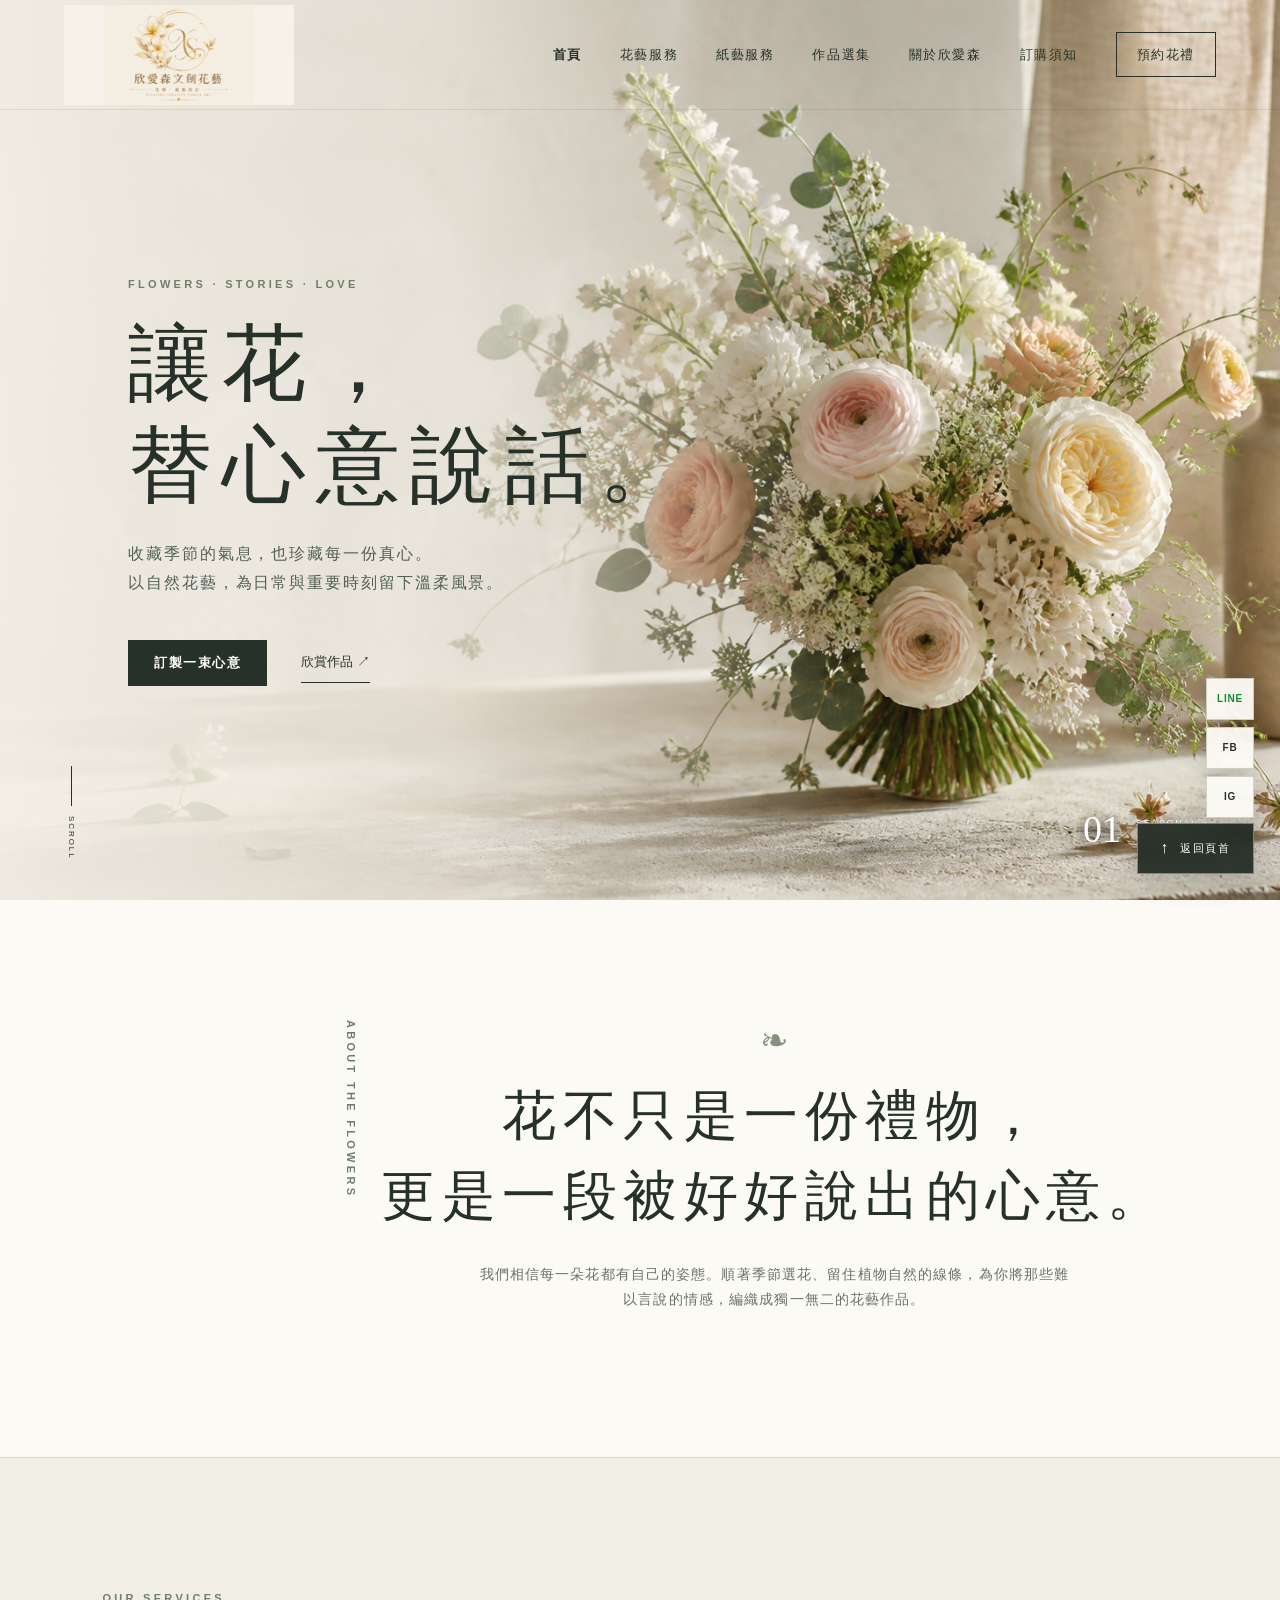
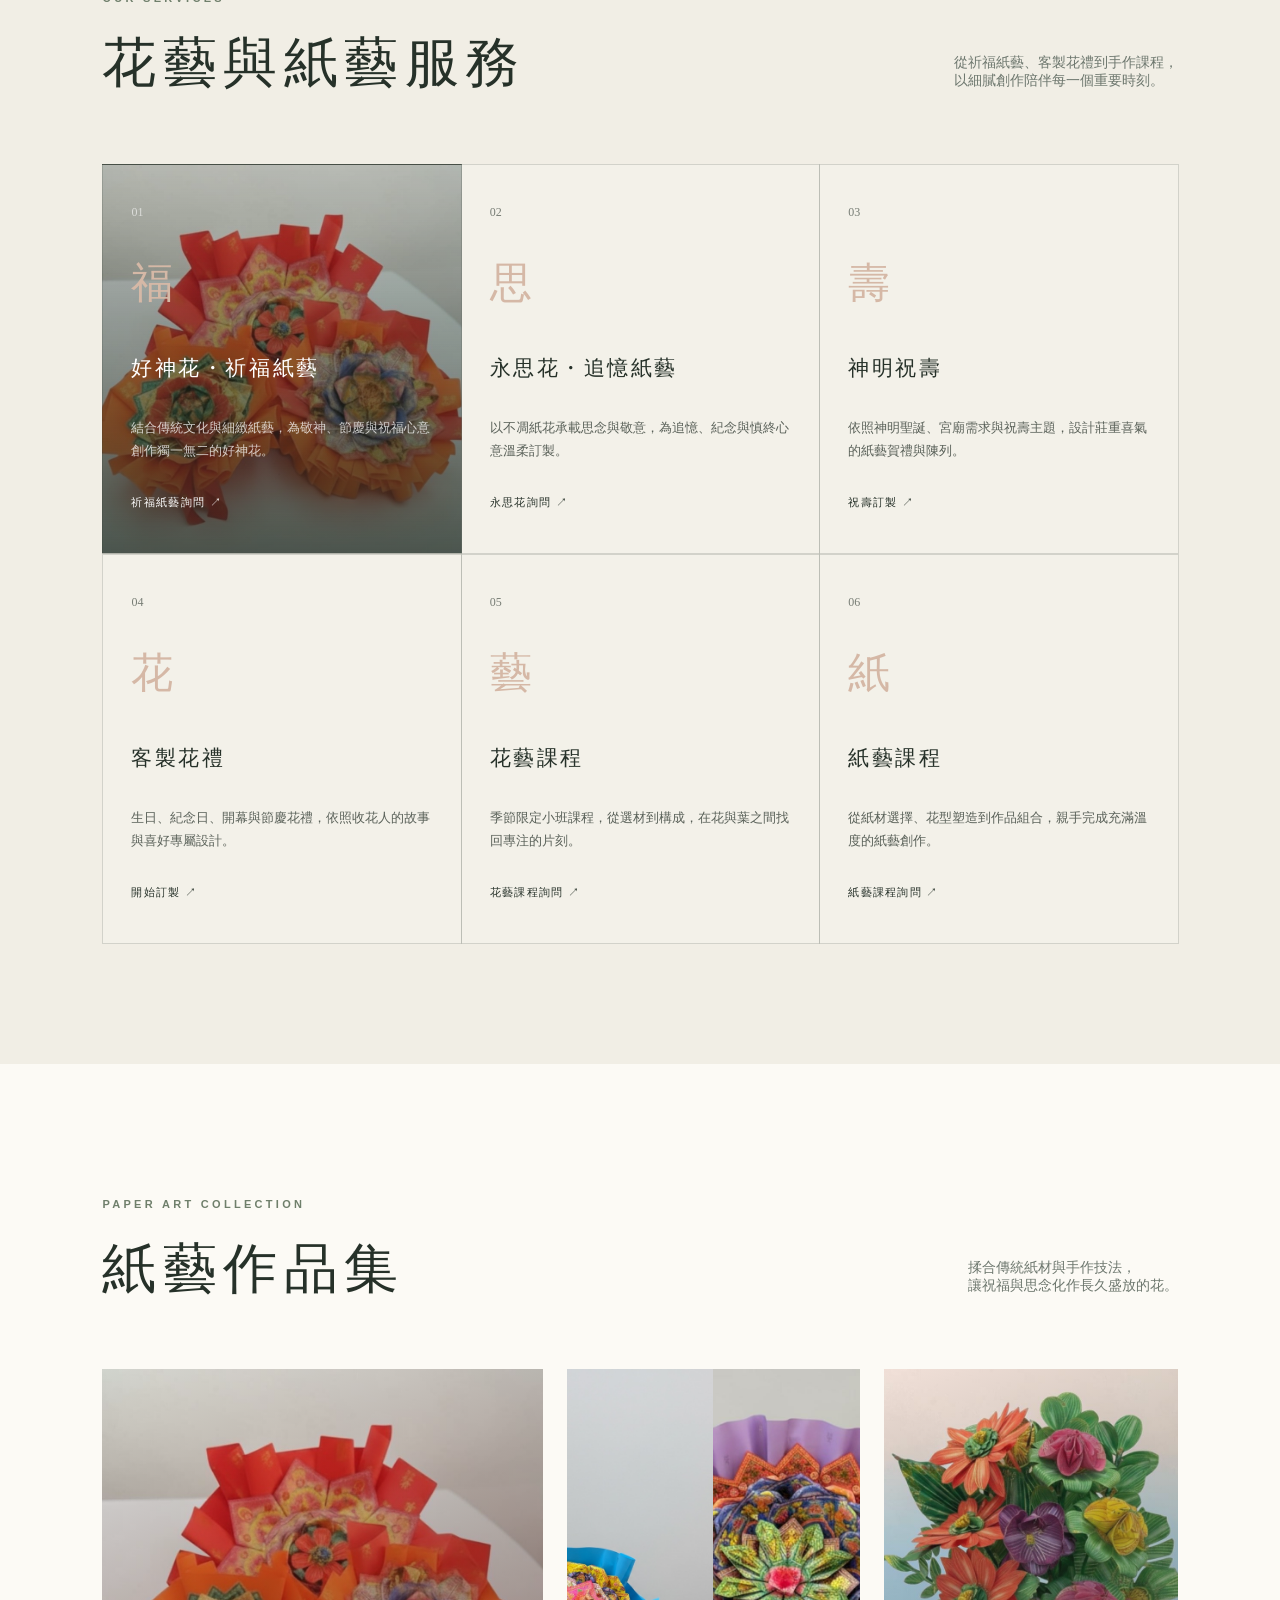
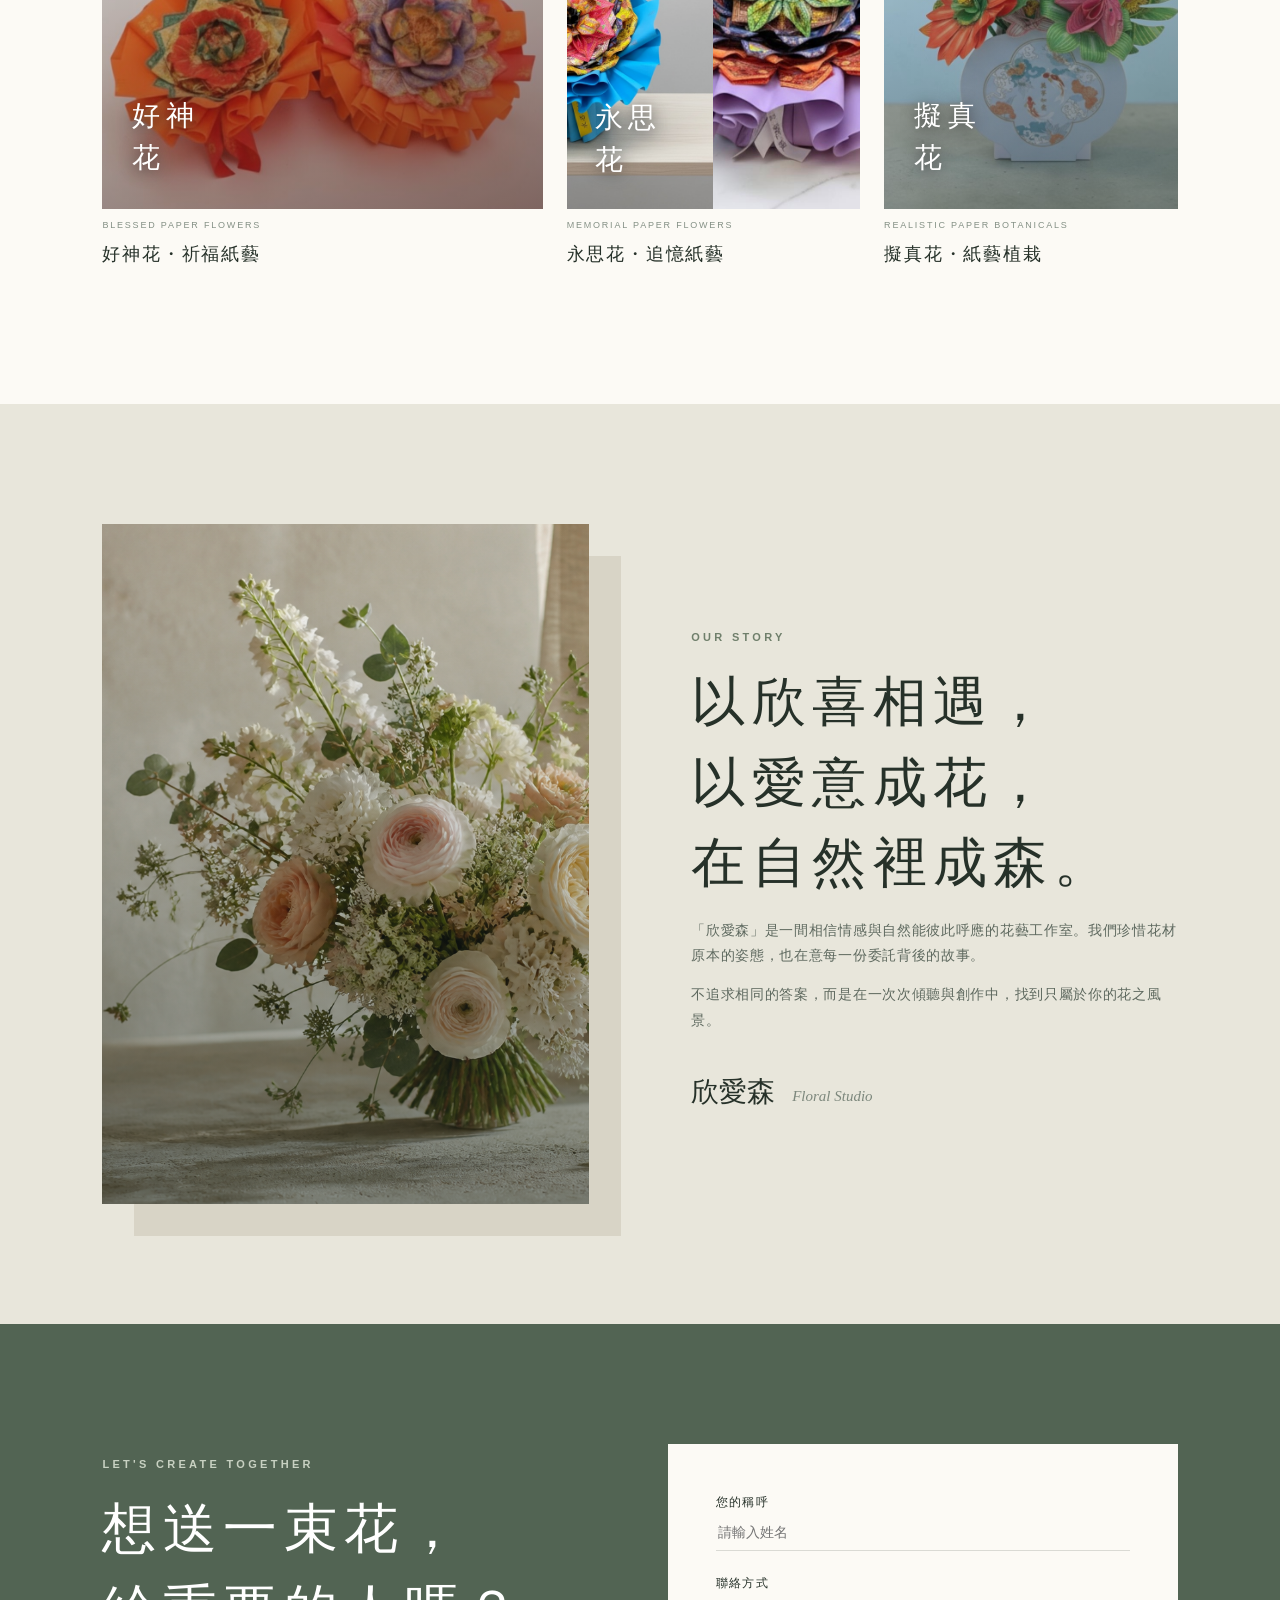
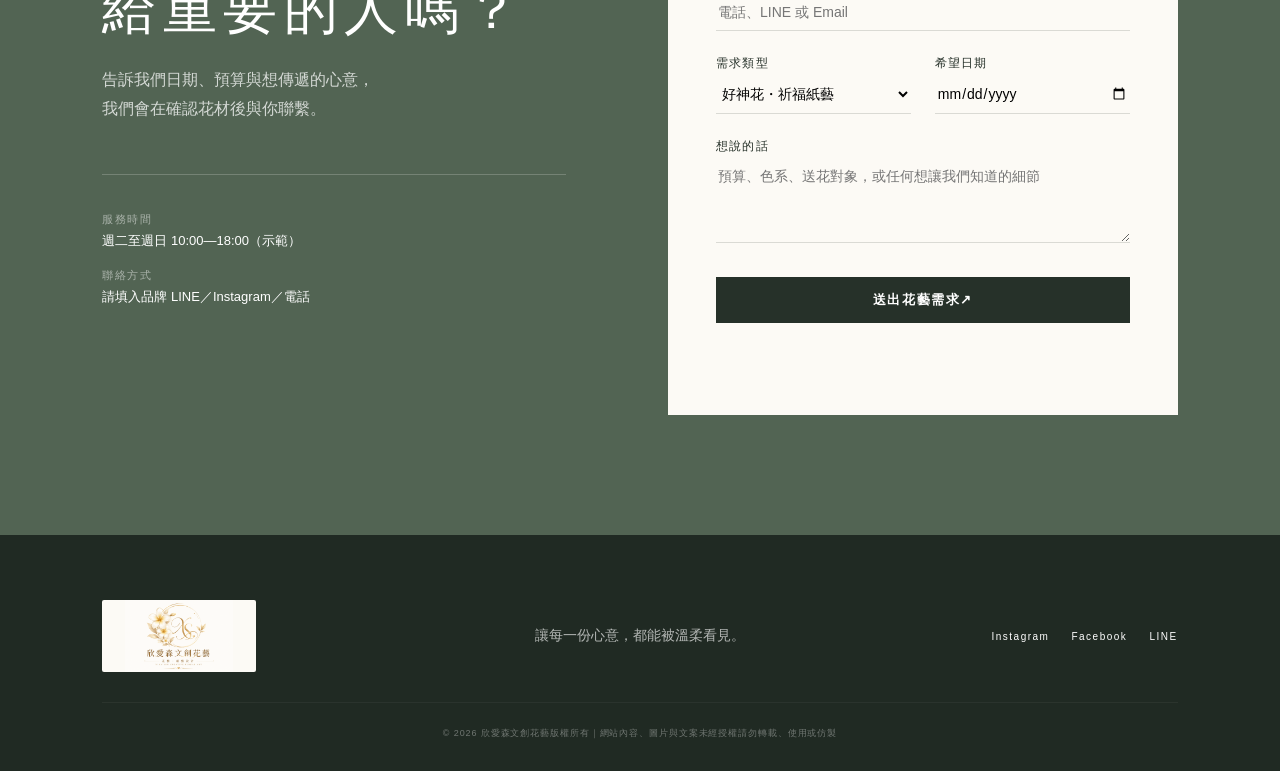
==== index.html @ e2f4a101 "Add files via upload" ====
<!doctype html>
<html lang="zh-Hant">
<head>
  <meta charset="UTF-8">
  <meta name="viewport" content="width=device-width, initial-scale=1.0">
  <meta name="description" content="欣愛森文創花藝，以花與植物傳遞心意，提供客製花禮、婚禮佈置、空間花藝與花藝課程。">
  <title>欣愛森文創花藝｜讓花，替心意說話</title>
  <link rel="stylesheet" href="styles.css?v=20260827-5">
</head>
<body>
  <header class="site-header" id="top">
    <a class="brand" href="#top" aria-label="欣愛森文創花藝首頁">
      <span class="brand-mark" aria-hidden="true">✦</span>
      <span><b>欣愛森</b><small>文創花藝 · FLORAL STUDIO</small></span>
    </a>
    <button class="menu-toggle" aria-label="開啟選單" aria-expanded="false"><span></span><span></span></button>
    <nav class="nav" aria-label="主要導覽">
      <a class="active" href="index.html">首頁</a><a href="floral-services.html">花藝服務</a><a href="paper-services.html">紙藝服務</a><a href="collections.html">作品選集</a><a href="about.html">關於欣愛森</a><a href="order-guide.html">訂購須知</a><a href="contact.html" class="nav-cta">預約花禮</a>
    </nav>
  </header>

  <main>
    <section class="hero">
      <div class="hero-content reveal">
        <p class="eyebrow">FLOWERS · STORIES · LOVE</p>
        <h1>讓花，<br>替心意說話。</h1>
        <p class="hero-copy">收藏季節的氣息，也珍藏每一份真心。<br>以自然花藝，為日常與重要時刻留下溫柔風景。</p>
        <div class="hero-actions"><a class="button primary" href="#contact">訂製一束心意</a><a class="text-link" href="#works">欣賞作品 <span>↗</span></a></div>
      </div>
      <div class="hero-note"><span>01</span><p>SEASONAL<br>FLORAL DESIGN</p></div>
      <a class="scroll-hint" href="#intro" aria-label="向下瀏覽"><span></span>SCROLL</a>
    </section>

    <section class="intro section" id="intro">
      <p class="section-index">ABOUT THE FLOWERS</p>
      <div class="intro-text reveal"><span class="leaf">❧</span><h2>花不只是一份禮物，<br>更是一段被好好說出的心意。</h2><p>我們相信每一朵花都有自己的姿態。順著季節選花、留住植物自然的線條，為你將那些難以言說的情感，編織成獨一無二的花藝作品。</p></div>
    </section>

    <section class="services section" id="services">
      <div class="section-heading reveal"><div><p class="eyebrow">OUR SERVICES</p><h2>花藝與紙藝服務</h2></div><p>從祈福紙藝、客製花禮到手作課程，<br>以細膩創作陪伴每一個重要時刻。</p></div>
      <div class="service-grid">
        <article class="service-card featured reveal" id="paper-art"><span>01</span><div class="service-icon">福</div><h3>好神花・祈福紙藝</h3><p>結合傳統文化與細緻紙藝，為敬神、節慶與祝福心意創作獨一無二的好神花。</p><a href="#contact">祈福紙藝詢問 ↗</a></article>
        <article class="service-card reveal"><span>02</span><div class="service-icon">思</div><h3>永思花・追憶紙藝</h3><p>以不凋紙花承載思念與敬意，為追憶、紀念與慎終心意溫柔訂製。</p><a href="#contact">永思花詢問 ↗</a></article>
        <article class="service-card reveal"><span>03</span><div class="service-icon">壽</div><h3>神明祝壽</h3><p>依照神明聖誕、宮廟需求與祝壽主題，設計莊重喜氣的紙藝賀禮與陳列。</p><a href="#contact">祝壽訂製 ↗</a></article>
        <article class="service-card reveal"><span>04</span><div class="service-icon">花</div><h3>客製花禮</h3><p>生日、紀念日、開幕與節慶花禮，依照收花人的故事與喜好專屬設計。</p><a href="#contact">開始訂製 ↗</a></article>
        <article class="service-card reveal"><span>05</span><div class="service-icon">藝</div><h3>花藝課程</h3><p>季節限定小班課程，從選材到構成，在花與葉之間找回專注的片刻。</p><a href="#contact">花藝課程詢問 ↗</a></article>
        <article class="service-card reveal"><span>06</span><div class="service-icon">紙</div><h3>紙藝課程</h3><p>從紙材選擇、花型塑造到作品組合，親手完成充滿溫度的紙藝創作。</p><a href="#contact">紙藝課程詢問 ↗</a></article>
      </div>
    </section>

    <section class="works section" id="works">
      <div class="works-head reveal"><div><p class="eyebrow">PAPER ART COLLECTION</p><h2>紙藝作品集</h2></div><p>揉合傳統紙材與手作技法，<br>讓祝福與思念化作長久盛放的花。</p></div>
      <div class="work-grid">
        <article class="work work-one paper-good"><div class="work-art"><span>好神<br>花</span></div><div><small>BLESSED PAPER FLOWERS</small><h3>好神花・祈福紙藝</h3></div></article>
        <article class="work work-two paper-memory"><div class="work-art memory-gallery"><img src="assets/memorial-blue.png" alt="藍色永思花紙藝作品"><img src="assets/memorial-purple.jpg" alt="紫色永思花紙藝作品"><span>永思<br>花</span></div><div><small>MEMORIAL PAPER FLOWERS</small><h3>永思花・追憶紙藝</h3></div></article>
        <article class="work work-three paper-real"><div class="work-art"><span>擬真<br>花</span></div><div><small>REALISTIC PAPER BOTANICALS</small><h3>擬真花・紙藝植栽</h3></div></article>
      </div>
    </section>

    <section class="about section" id="about">
      <div class="about-image" role="img" aria-label="花藝師整理當季花材的意象"></div>
      <div class="about-content reveal"><p class="eyebrow">OUR STORY</p><h2>以欣喜相遇，<br>以愛意成花，<br>在自然裡成森。</h2><p>「欣愛森」是一間相信情感與自然能彼此呼應的花藝工作室。我們珍惜花材原本的姿態，也在意每一份委託背後的故事。</p><p>不追求相同的答案，而是在一次次傾聽與創作中，找到只屬於你的花之風景。</p><div class="signature">欣愛森 <span>Floral Studio</span></div></div>
    </section>

    <section class="contact section" id="contact">
      <div class="contact-copy reveal"><p class="eyebrow">LET'S CREATE TOGETHER</p><h2>想送一束花，<br>給重要的人嗎？</h2><p>告訴我們日期、預算與想傳遞的心意，<br>我們會在確認花材後與你聯繫。</p><div class="contact-meta"><p><small>服務時間</small>週二至週日 10:00—18:00（示範）</p><p><small>聯絡方式</small>請填入品牌 LINE／Instagram／電話</p></div></div>
      <form class="contact-form reveal" id="inquiry-form">
        <label>您的稱呼<input name="name" autocomplete="name" required placeholder="請輸入姓名"></label>
        <label>聯絡方式<input name="contact" required placeholder="電話、LINE 或 Email"></label>
        <div class="form-row"><label>需求類型<select name="service"><option>好神花・祈福紙藝</option><option>永思花・追憶紙藝</option><option>神明祝壽</option><option>惦念追思</option><option>客製花禮</option><option>花藝課程</option><option>紙藝課程</option></select></label><label>希望日期<input name="date" type="date"></label></div>
        <label>想說的話<textarea name="message" rows="4" placeholder="預算、色系、送花對象，或任何想讓我們知道的細節"></textarea></label>
        <button class="button primary" type="submit">送出花藝需求 <span>↗</span></button><p class="form-status" role="status"></p>
      </form>
    </section>
  </main>

  <footer><a class="brand footer-brand" href="#top" aria-label="欣愛森文創花藝"><img class="brand-logo" src="assets/brand-logo.png?v=20260827-3" style="width:clamp(120px,12vw,170px);height:72px;object-fit:contain;display:block" alt="欣愛森文創花藝 LOGO"></a><p>讓每一份心意，都能被溫柔看見。</p><div><a href="https://www.instagram.com/xinasen_floral?igsh=ZmNuNDRycjJiN3ox&igsi=ZmNuNDRycjJiN3ox&utm_source=qr" target="_blank" rel="noopener">Instagram</a><a href="https://www.facebook.com/share/1BPyFwZrpU/?mibextid=wwXIfr" target="_blank" rel="noopener">Facebook</a><a href="assets/line-id.jpg" target="_blank">LINE</a></div><a class="back-to-top" href="#top" aria-label="返回網站最上方"><span>↑</span> 返回頁首</a><small>© 2026 欣愛森文創花藝版權所有｜網站內容、圖片與文案未經授權請勿轉載、使用或仿製</small></footer>
  <div class="floating-social" aria-label="社群聯絡連結"><a class="social-line" href="assets/line-id.jpg" target="_blank" aria-label="開啟 LINE 加好友 QR Code">LINE</a><a href="https://www.facebook.com/share/1BPyFwZrpU/?mibextid=wwXIfr" target="_blank" rel="noopener" aria-label="開啟 Facebook">FB</a><a href="https://www.instagram.com/xinasen_floral?igsh=ZmNuNDRycjJiN3ox&igsi=ZmNuNDRycjJiN3ox&utm_source=qr" target="_blank" rel="noopener" aria-label="開啟 Instagram">IG</a></div>
  <script src="script.js"></script>
</body>
</html>
---- styles.css ----
:root{--ink:#263129;--green:#526453;--sage:#84937e;--cream:#f6f2e9;--paper:#fcfaf5;--blush:#d5b8a6;--line:rgba(38,49,41,.16);--serif:"Noto Serif TC","Songti TC","PMingLiU",serif;--sans:"Noto Sans TC","Microsoft JhengHei",sans-serif}*{box-sizing:border-box}html{scroll-behavior:smooth}body{margin:0;background:var(--paper);color:var(--ink);font-family:var(--sans);line-height:1.8}a{color:inherit;text-decoration:none}.site-header{height:92px;padding:0 5vw;display:flex;align-items:center;justify-content:space-between;position:absolute;z-index:10;width:100%;border-bottom:1px solid rgba(38,49,41,.1)}.brand{display:flex;align-items:center;gap:12px}.brand-mark{font-size:26px;color:#788a72}.brand b{display:block;font:600 21px/1.3 var(--serif);letter-spacing:.22em}.brand small{display:block;font-size:8px;letter-spacing:.18em}.nav{display:flex;align-items:center;gap:38px;font-size:13px;letter-spacing:.12em}.nav a{position:relative}.nav a:not(.nav-cta):after{content:"";position:absolute;left:0;right:100%;bottom:-6px;height:1px;background:var(--ink);transition:.3s}.nav a:hover:after{right:0}.nav-cta{border:1px solid var(--ink);padding:10px 20px}.menu-toggle{display:none;background:none;border:0}.hero{min-height:780px;height:100vh;background:linear-gradient(90deg,rgba(246,242,233,.95) 0%,rgba(246,242,233,.76) 35%,rgba(246,242,233,.04) 67%),url('assets/hero-floral.png') center/cover;position:relative;display:flex;align-items:center;padding:110px 10vw 60px}.hero-content{max-width:580px}.eyebrow,.section-index{font-size:11px;letter-spacing:.3em;color:#6f7f6b;font-weight:600}.hero h1{font:500 clamp(50px,6.6vw,94px)/1.2 var(--serif);letter-spacing:.12em;margin:18px 0 24px}.hero-copy{font-family:var(--serif);font-size:16px;letter-spacing:.12em;color:#536057}.hero-actions{display:flex;align-items:center;gap:34px;margin-top:42px}.button{border:0;display:inline-flex;align-items:center;justify-content:center;padding:14px 26px;letter-spacing:.12em;font:600 13px var(--sans);cursor:pointer}.primary{background:var(--ink);color:white}.primary:hover{background:#526453}.text-link{font-size:13px;border-bottom:1px solid var(--ink);padding:8px 0}.hero-note{position:absolute;right:4vw;bottom:46px;display:flex;gap:15px;align-items:flex-start;color:white;text-shadow:0 1px 8px #333}.hero-note span{font:38px var(--serif)}.hero-note p{font-size:9px;letter-spacing:.18em;line-height:1.6}.scroll-hint{position:absolute;bottom:40px;left:5vw;writing-mode:vertical-rl;font-size:8px;letter-spacing:.24em;display:flex;gap:10px;align-items:center}.scroll-hint span{height:40px;width:1px;background:var(--ink)}.section{padding:120px 8vw}.intro{display:grid;grid-template-columns:1fr 3fr;border-bottom:1px solid var(--line)}.section-index{writing-mode:vertical-rl}.intro-text{max-width:820px;text-align:center}.leaf{font:34px var(--serif);color:var(--sage)}.intro h2,.section-heading h2,.works h2,.about h2,.contact h2{font:500 clamp(34px,4.2vw,58px)/1.5 var(--serif);letter-spacing:.12em;margin:14px 0}.intro-text>p:last-child{max-width:600px;margin:25px auto;color:#687269;font-size:14px;letter-spacing:.08em}.services{background:#f1eee5}.section-heading,.works-head{display:flex;justify-content:space-between;align-items:end;margin-bottom:60px}.section-heading h2,.works h2{margin-bottom:0}.section-heading>p,.works-head>p{font:14px var(--serif);color:#6d776e}.service-grid{display:grid;grid-template-columns:repeat(4,1fr)}.service-card{padding:40px 28px;border:1px solid var(--line);margin-right:-1px;min-height:390px;display:flex;flex-direction:column;transition:.35s;background:rgba(255,255,255,.15)}.service-card:hover,.service-card.featured{background:var(--green);color:white;transform:translateY(-8px)}.service-card>span{font:12px var(--serif);opacity:.6}.service-icon{font:42px var(--serif);margin:35px 0 22px;color:var(--blush)}.service-card h3{font:500 21px var(--serif);letter-spacing:.12em}.service-card p{font-size:13px;opacity:.75}.service-card a{font-size:11px;letter-spacing:.12em;margin-top:auto}.works{overflow:hidden}.work-grid{display:grid;grid-template-columns:1.2fr .8fr .8fr;gap:24px}.work-art{height:440px;padding:30px;display:flex;align-items:flex-end;overflow:hidden;position:relative}.work-art:before{content:"";position:absolute;inset:0;transition:.7s}.work:hover .work-art:before{transform:scale(1.05)}.work-art span{position:relative;z-index:1;color:white;font:28px/1.5 var(--serif);letter-spacing:.2em;text-shadow:0 2px 15px #333}.work-one .work-art:before{background:linear-gradient(160deg,transparent,#39463caa),url('assets/hero-floral.png') 65% center/cover}.work-two .work-art:before{background:linear-gradient(145deg,#a1ad9a,#35443b);}.work-three .work-art:before{background:linear-gradient(145deg,#d6b7a6,#766458)}.work small{font-size:9px;letter-spacing:.2em;color:#849085}.work h3{font:500 18px var(--serif);letter-spacing:.1em;margin-top:4px}.image-note{font-size:11px;color:#879087;text-align:right;margin-top:28px}.about{background:#e8e6db;display:grid;grid-template-columns:1fr 1fr;gap:8vw;align-items:center}.about-image{height:680px;background:linear-gradient(180deg,transparent,#26312988),url('assets/hero-floral.png') 68% center/cover;box-shadow:32px 32px 0 #d8d4c6}.about-content{max-width:520px}.about-content>p:not(.eyebrow){font-size:14px;color:#5e695f;letter-spacing:.05em}.signature{font:28px var(--serif);margin-top:40px}.signature span{font:italic 15px Georgia;color:#7d887d;margin-left:10px}.contact{display:grid;grid-template-columns:1fr 1.1fr;gap:8vw;background:var(--green);color:white}.contact .eyebrow{color:#c8d1c2}.contact-copy>p:not(.eyebrow){opacity:.75}.contact-meta{margin-top:50px;border-top:1px solid #ffffff33;padding-top:22px}.contact-meta p{font-size:13px}.contact-meta small{display:block;opacity:.5;letter-spacing:.14em}.contact-form{background:var(--paper);color:var(--ink);padding:48px}.contact-form label{display:block;font-size:12px;letter-spacing:.1em;margin-bottom:22px}.contact-form input,.contact-form select,.contact-form textarea{display:block;width:100%;border:0;border-bottom:1px solid var(--line);background:transparent;padding:10px 2px;font:14px var(--sans);outline:none;border-radius:0}.contact-form input:focus,.contact-form textarea:focus{border-color:var(--green)}.form-row{display:grid;grid-template-columns:1fr 1fr;gap:24px}.contact-form .button{width:100%;margin-top:12px}.form-status{font-size:12px;text-align:center;color:var(--green);min-height:20px}footer{padding:65px 8vw 30px;background:#202a23;color:white;display:grid;grid-template-columns:1fr 1fr 1fr;gap:30px;align-items:center}footer>p{font:14px var(--serif);opacity:.65;text-align:center}footer>div{text-align:right}footer>div a{font-size:10px;letter-spacing:.15em;margin-left:22px}footer>small{grid-column:1/-1;text-align:center;opacity:.35;border-top:1px solid #ffffff22;padding-top:22px;font-size:9px;letter-spacing:.1em}.reveal{opacity:0;transform:translateY(26px);transition:opacity .8s,transform .8s}.reveal.visible{opacity:1;transform:none}
@media(max-width:900px){.site-header{height:76px}.nav{position:fixed;inset:76px 0 auto;background:var(--paper);padding:28px;display:none;flex-direction:column;align-items:stretch;gap:20px}.nav.open{display:flex}.menu-toggle{display:block;width:36px}.menu-toggle span{display:block;height:1px;background:var(--ink);margin:8px}.hero{min-height:720px;padding:100px 7vw 50px;background:linear-gradient(90deg,rgba(246,242,233,.93),rgba(246,242,233,.5)),url('assets/hero-floral.png') 61% center/cover}.hero h1{font-size:52px}.hero-note{display:none}.section{padding:85px 7vw}.intro{display:block}.section-index{writing-mode:initial;margin-bottom:45px}.service-grid{grid-template-columns:1fr 1fr}.work-grid{grid-template-columns:1fr 1fr}.work-one{grid-column:1/-1}.about{grid-template-columns:1fr}.about-image{height:520px}.contact{grid-template-columns:1fr}footer{grid-template-columns:1fr;text-align:center}footer>div{text-align:center}footer>small{grid-column:auto}.section-heading,.works-head{align-items:flex-start;flex-direction:column}.section-heading>p,.works-head>p{margin-top:20px}}
@media(max-width:560px){.brand b{font-size:18px}.nav-cta{text-align:center}.hero{min-height:700px;align-items:flex-end;padding-bottom:120px}.hero h1{font-size:44px}.hero-copy br{display:none}.hero-actions{align-items:flex-start;flex-direction:column;gap:15px;margin-top:30px}.scroll-hint{display:none}.section{padding:70px 6vw}.intro h2,.section-heading h2,.works h2,.about h2,.contact h2{font-size:32px}.service-grid,.work-grid{grid-template-columns:1fr}.work-one{grid-column:auto}.service-card{min-height:330px}.work-art{height:390px}.about-image{height:420px;box-shadow:14px 14px 0 #d8d4c6}.contact{padding-left:5vw;padding-right:5vw}.contact-form{padding:30px 22px}.form-row{grid-template-columns:1fr}footer>div a{margin:0 9px}}
@media(prefers-reduced-motion:reduce){html{scroll-behavior:auto}.reveal{opacity:1;transform:none;transition:none}}
.service-grid{grid-template-columns:repeat(5,1fr)}
@media(max-width:1100px) and (min-width:901px){.nav{gap:22px}.service-grid{grid-template-columns:repeat(3,1fr)}}
@media(max-width:900px){.service-grid{grid-template-columns:1fr 1fr}}
@media(max-width:560px){.service-grid{grid-template-columns:1fr}}
.inner-header{position:relative;background:var(--paper)}.nav .active{font-weight:700}.inner-page{min-height:75vh}.page-hero{text-align:center;padding:100px 7vw 70px;background:#f1eee5}.page-hero h1,.about-page h1,.page-contact h1{font:500 clamp(42px,5vw,70px)/1.35 var(--serif);letter-spacing:.14em;margin:14px 0}.page-hero>p:last-child{color:#687269}.detail-grid{display:grid;grid-template-columns:repeat(2,1fr);gap:1px;background:var(--line)}.detail-grid article{background:var(--paper);padding:52px;min-height:390px}.detail-grid article>span{font:13px var(--serif);color:var(--sage)}.detail-grid h2{font:500 27px var(--serif);letter-spacing:.1em}.detail-grid p{color:#687269;font-size:14px;margin-bottom:35px}.detail-grid-four{grid-template-columns:repeat(2,1fr)}.gallery-page{display:grid;grid-template-columns:repeat(3,1fr);gap:28px}.gallery-page img{width:100%;height:480px;object-fit:cover;display:block}.gallery-page h2{font:500 20px var(--serif);letter-spacing:.1em}.double-gallery>div{height:480px;display:grid;grid-template-columns:1fr 1fr}.double-gallery img{height:100%;min-width:0}.about-page{display:grid;grid-template-columns:1fr 1fr;align-items:center;gap:8vw;padding:90px 8vw;background:#e8e6db}.about-page-image{height:650px;background:url('assets/hero-floral.png') 68% center/cover}.about-page>div:last-child{max-width:560px}.about-page p:not(.eyebrow){color:#5e695f}.page-contact{padding-top:100px;padding-bottom:100px;min-height:calc(100vh - 92px)}.simple-footer{display:flex;justify-content:space-between;padding:35px 8vw;background:#202a23;color:white}.simple-footer small{opacity:.5}@media(max-width:900px){.inner-header{position:relative}.detail-grid,.detail-grid-four,.gallery-page,.about-page{grid-template-columns:1fr}.gallery-page img,.double-gallery>div{height:420px}.about-page-image{height:480px}.page-contact{padding-top:70px}.simple-footer{flex-direction:column;gap:15px}}
.shop-gallery{grid-template-columns:repeat(2,1fr)}.shop-gallery article{background:#f1eee5;padding-bottom:24px}.shop-gallery h2{padding:0 22px}.product-actions{display:flex;gap:10px;padding:0 22px}.product-actions button,.product-actions a{flex:1;border:1px solid var(--ink);background:transparent;color:var(--ink);padding:12px 10px;text-align:center;font:600 11px var(--sans);letter-spacing:.08em;cursor:pointer}.product-actions button:hover{background:var(--ink);color:white}.product-actions a{background:#168c3a;border-color:#168c3a;color:white}.cart-toggle{position:fixed;left:24px;bottom:24px;z-index:32;border:0;background:var(--ink);color:white;padding:14px 18px;font:600 12px var(--sans);letter-spacing:.08em;box-shadow:0 8px 24px #1b261e33;cursor:pointer}.cart-count{display:inline-grid;place-items:center;margin-left:7px;background:white;color:var(--ink);border-radius:50%;width:22px;height:22px}.cart-drawer{position:fixed;top:0;right:-390px;width:min(390px,90vw);height:100vh;background:var(--paper);z-index:60;padding:38px;box-shadow:-10px 0 35px #1b261e22;transition:right .35s}.cart-drawer.open{right:0}.cart-close{position:absolute;right:22px;top:18px;border:0;background:none;font-size:28px;cursor:pointer}.cart-drawer h2{font:500 28px var(--serif)}.cart-item{display:flex;justify-content:space-between;gap:12px;border-bottom:1px solid var(--line);padding:13px 0;font-size:13px}.cart-item button{border:0;background:none;color:#8c5b50;cursor:pointer}.cart-inquiry{width:100%;margin-top:24px}.cart-backdrop{display:none;position:fixed;inset:0;background:#1b261e66;z-index:50}.cart-backdrop.open{display:block}@media(max-width:900px){.shop-gallery{grid-template-columns:1fr}}@media(max-width:560px){.product-actions{flex-direction:column}.cart-toggle{left:14px;bottom:14px}}
@media(min-width:901px){.simple-footer{display:grid;grid-template-columns:1fr auto 1fr;align-items:center}.simple-footer>a{grid-column:1;justify-self:start}.simple-footer>small{grid-column:2;justify-self:center;text-align:center;white-space:nowrap}}
.service-card.featured{background:linear-gradient(180deg,rgba(31,42,34,.18),rgba(31,42,34,.78)),url('assets/paper-good-fortune.jpg') center 54%/cover no-repeat;color:white}.service-card.featured:hover{background:linear-gradient(180deg,rgba(31,42,34,.1),rgba(31,42,34,.7)),url('assets/paper-good-fortune.jpg') center 54%/cover no-repeat}
.detail-grid-four article:first-child{background:linear-gradient(180deg,rgba(31,42,34,.16),rgba(31,42,34,.8)),url('assets/paper-good-fortune.jpg') center 54%/cover no-repeat;color:white}.detail-grid-four article:first-child>span,.detail-grid-four article:first-child .service-icon,.detail-grid-four article:first-child p{color:white}.detail-grid-four article:first-child>a{color:white}
.service-tabs{display:flex;justify-content:center;flex-wrap:wrap;gap:10px;margin-top:38px}.service-tabs a{border:1px solid var(--ink);padding:10px 20px;background:transparent;color:var(--ink);font-size:12px;letter-spacing:.1em;transition:.25s}.service-tabs a:hover{background:var(--ink);color:white}.detail-grid-four article{scroll-margin-top:30px}@media(max-width:560px){.service-tabs{display:grid;grid-template-columns:1fr 1fr}.service-tabs a{text-align:center;padding:9px 8px}.service-tabs a:last-child{grid-column:1/-1}}
.collection-tabs{display:flex;justify-content:center;flex-wrap:wrap;gap:10px;margin-top:38px}.collection-tabs button{border:1px solid var(--ink);padding:10px 22px;background:transparent;color:var(--ink);font:600 12px var(--sans);letter-spacing:.1em;cursor:pointer;transition:.25s}.collection-tabs button:hover,.collection-tabs button.active{background:var(--ink);color:white}.shop-gallery article.filtered-out{display:none}.collection-empty{grid-column:1/-1;text-align:center;padding:70px 20px;color:#687269;background:#f1eee5}@media(max-width:560px){.collection-tabs{display:grid;grid-template-columns:1fr 1fr}.collection-tabs button{padding:9px 8px}}
.memorial-blue-card .product-image{height:480px;overflow:hidden;background:#d6d6d4}.memorial-blue-card .product-image img{height:100%;width:100%;object-fit:cover;object-position:31% 58%;transform:scale(1.38);transform-origin:31% 58%}@media(max-width:900px){.memorial-blue-card .product-image{height:420px}.memorial-blue-card .product-image img{transform:scale(1.28)}}
.about-poster-link{display:block;width:100%;max-width:620px;justify-self:center;box-shadow:20px 20px 0 #d8d4c6;line-height:0}.about-poster-link .about-page-image{display:block;width:100%;height:auto;background:none;object-fit:contain}@media(max-width:900px){.about-poster-link .about-page-image{height:auto}.about-poster-link{box-shadow:12px 12px 0 #d8d4c6}}
.order-guide{display:grid;grid-template-columns:repeat(2,1fr);gap:1px;background:var(--line)}.order-guide article{background:var(--paper);padding:42px 48px;min-height:260px}.order-guide article>span{font:13px var(--serif);color:var(--sage)}.order-guide h2{font:500 25px var(--serif);letter-spacing:.12em}.order-guide p{font-size:14px;color:#687269}.order-guide .button{margin-top:14px}@media(max-width:900px){.order-guide{grid-template-columns:1fr}.order-guide article{padding:34px 28px;min-height:0}}
.brand-logo{display:block;width:190px;height:78px;object-fit:contain}.footer-brand .brand-logo{width:180px;height:auto;background:#fcfaf5;border-radius:2px}@media(max-width:1100px){.brand-logo{width:155px;height:68px}.nav{gap:17px}}@media(max-width:560px){.brand-logo{width:135px;height:60px}}
.site-header>.brand{width:170px;height:72px;flex:0 0 170px;background-color:#f6f2e9;background-image:url('assets/brand-logo.png?v=20260827-3');background-position:center;background-size:contain;background-repeat:no-repeat;background-blend-mode:multiply}.site-header>.brand>*{display:none!important}@media(max-width:560px){.site-header>.brand{width:125px;height:60px;flex-basis:125px}}
@media(min-width:901px){.site-header{height:110px}.site-header>.brand{width:230px;height:100px;flex-basis:230px}.inner-page{scroll-margin-top:110px}}
.nav-dropdown{position:relative}.nav-submenu{position:absolute;top:calc(100% + 16px);left:50%;transform:translateX(-50%) translateY(-6px);min-width:150px;padding:8px;background:var(--paper);border:1px solid var(--line);box-shadow:0 12px 28px rgba(38,49,41,.14);opacity:0;visibility:hidden;transition:.25s;z-index:40}.nav-submenu a{display:block;padding:9px 12px;white-space:nowrap;font-size:12px}.nav-submenu a:hover,.nav-submenu a.active{background:var(--ink);color:white}.nav-dropdown:hover .nav-submenu,.nav-dropdown:focus-within .nav-submenu{opacity:1;visibility:visible;transform:translateX(-50%) translateY(0)}.floral-gallery{grid-template-columns:minmax(280px,720px);justify-content:center}.floral-gallery article{background:#f1eee5;padding-bottom:24px}.floral-gallery h2{padding:0 22px}.gallery-coming{text-align:center;color:#687269}@media(max-width:900px){.nav-dropdown{width:100%}.nav-submenu{position:static;transform:none;opacity:1;visibility:visible;box-shadow:none;border:0;border-left:1px solid var(--line);margin:8px 0 0 12px;padding:2px 0 2px 12px}.nav-dropdown:hover .nav-submenu,.nav-dropdown:focus-within .nav-submenu{transform:none}.nav-submenu a{padding:7px 10px}}
.collection-chooser{display:grid;grid-template-columns:1fr 1fr;gap:24px}.collection-choice{min-height:470px;display:flex;align-items:flex-end;padding:44px;color:white;position:relative;overflow:hidden}.collection-choice:before{content:"";position:absolute;inset:0;transition:transform .6s}.collection-choice:hover:before{transform:scale(1.04)}.collection-choice>div{position:relative;z-index:1}.collection-choice small{letter-spacing:.22em}.collection-choice h2{font:500 clamp(32px,4vw,52px) var(--serif);letter-spacing:.12em;margin:10px 0}.collection-choice p{opacity:.8}.collection-choice span{display:inline-block;margin-top:20px;border-bottom:1px solid currentColor;font-size:12px;letter-spacing:.1em}.floral-choice:before{background:linear-gradient(180deg,transparent,#28362dcc),url('assets/hero-floral.png') center/cover}.paper-choice:before{background:linear-gradient(180deg,transparent,#3d201bcc),url('assets/paper-good-fortune.jpg') center/cover}@media(max-width:700px){.collection-chooser{grid-template-columns:1fr}.collection-choice{min-height:360px;padding:30px}}
.paper-works{background:#f1eee5}.paper-work-grid{display:grid;grid-template-columns:repeat(3,1fr);gap:24px}.paper-work{background:var(--paper);overflow:hidden}.paper-work img{display:block;width:100%;height:410px;object-fit:cover;transition:transform .7s}.paper-work:hover img{transform:scale(1.035)}.paper-work>div{padding:26px 28px 30px}.paper-work small{font-size:9px;letter-spacing:.2em;color:#849085}.paper-work h3{font:500 24px var(--serif);letter-spacing:.14em;margin:5px 0 10px}.paper-work p{font-size:13px;color:#687269;margin:0}@media(max-width:900px){.paper-work-grid{grid-template-columns:1fr 1fr}.paper-work:last-child{grid-column:1/-1}.paper-work img{height:360px}}@media(max-width:560px){.paper-work-grid{grid-template-columns:1fr}.paper-work:last-child{grid-column:auto}.paper-work img{height:340px}}
.paper-good .work-art:before{background:linear-gradient(160deg,transparent,#4a201aaa),url('assets/paper-good-fortune.jpg') center/cover}.paper-memory .work-art:before{background:linear-gradient(160deg,transparent,#4a201aaa),url('assets/paper-memorial.jpg') center/cover}.paper-real .work-art:before{background:linear-gradient(160deg,transparent,#33423899),url('assets/paper-realistic.jpg') center/cover}
.back-to-top{grid-column:1/-1;justify-self:center;display:inline-flex;align-items:center;gap:10px;border:1px solid #ffffff55;padding:10px 22px;font-size:11px;letter-spacing:.16em;transition:.3s}.back-to-top span{font-size:16px}.back-to-top:hover{background:white;color:var(--ink);border-color:white}
.back-to-top{position:fixed;right:26px;bottom:26px;z-index:30;background:rgba(32,42,35,.92);color:white;border-color:#ffffff66;box-shadow:0 8px 28px rgba(20,30,23,.2);backdrop-filter:blur(8px)}
@media(max-width:560px){.back-to-top{right:14px;bottom:14px;padding:9px 14px;font-size:10px}}
.floating-social{position:fixed;right:26px;bottom:82px;z-index:30;display:flex;flex-direction:column;gap:7px}.floating-social a{width:48px;height:42px;display:grid;place-items:center;background:rgba(252,250,245,.96);color:var(--ink);border:1px solid rgba(38,49,41,.2);box-shadow:0 6px 22px rgba(20,30,23,.14);font-size:10px;font-weight:700;letter-spacing:.08em;transition:.25s}.floating-social a:hover{background:var(--ink);color:white;transform:translateX(-3px)}.floating-social .social-line{color:#168c3a}@media(max-width:560px){.floating-social{right:14px;bottom:67px}.floating-social a{width:42px;height:38px}}
.service-grid{grid-template-columns:repeat(3,1fr)}
@media(max-width:900px){.service-grid{grid-template-columns:1fr 1fr}}
@media(max-width:560px){.service-grid{grid-template-columns:1fr}}
.memory-gallery{display:grid;grid-template-columns:1fr 1fr;padding:0}.memory-gallery:before{display:none}.memory-gallery img{width:100%;height:100%;min-width:0;object-fit:cover;display:block;transition:transform .7s}.memory-gallery:hover img{transform:scale(1.035)}.memory-gallery span{position:absolute;left:28px;bottom:28px}
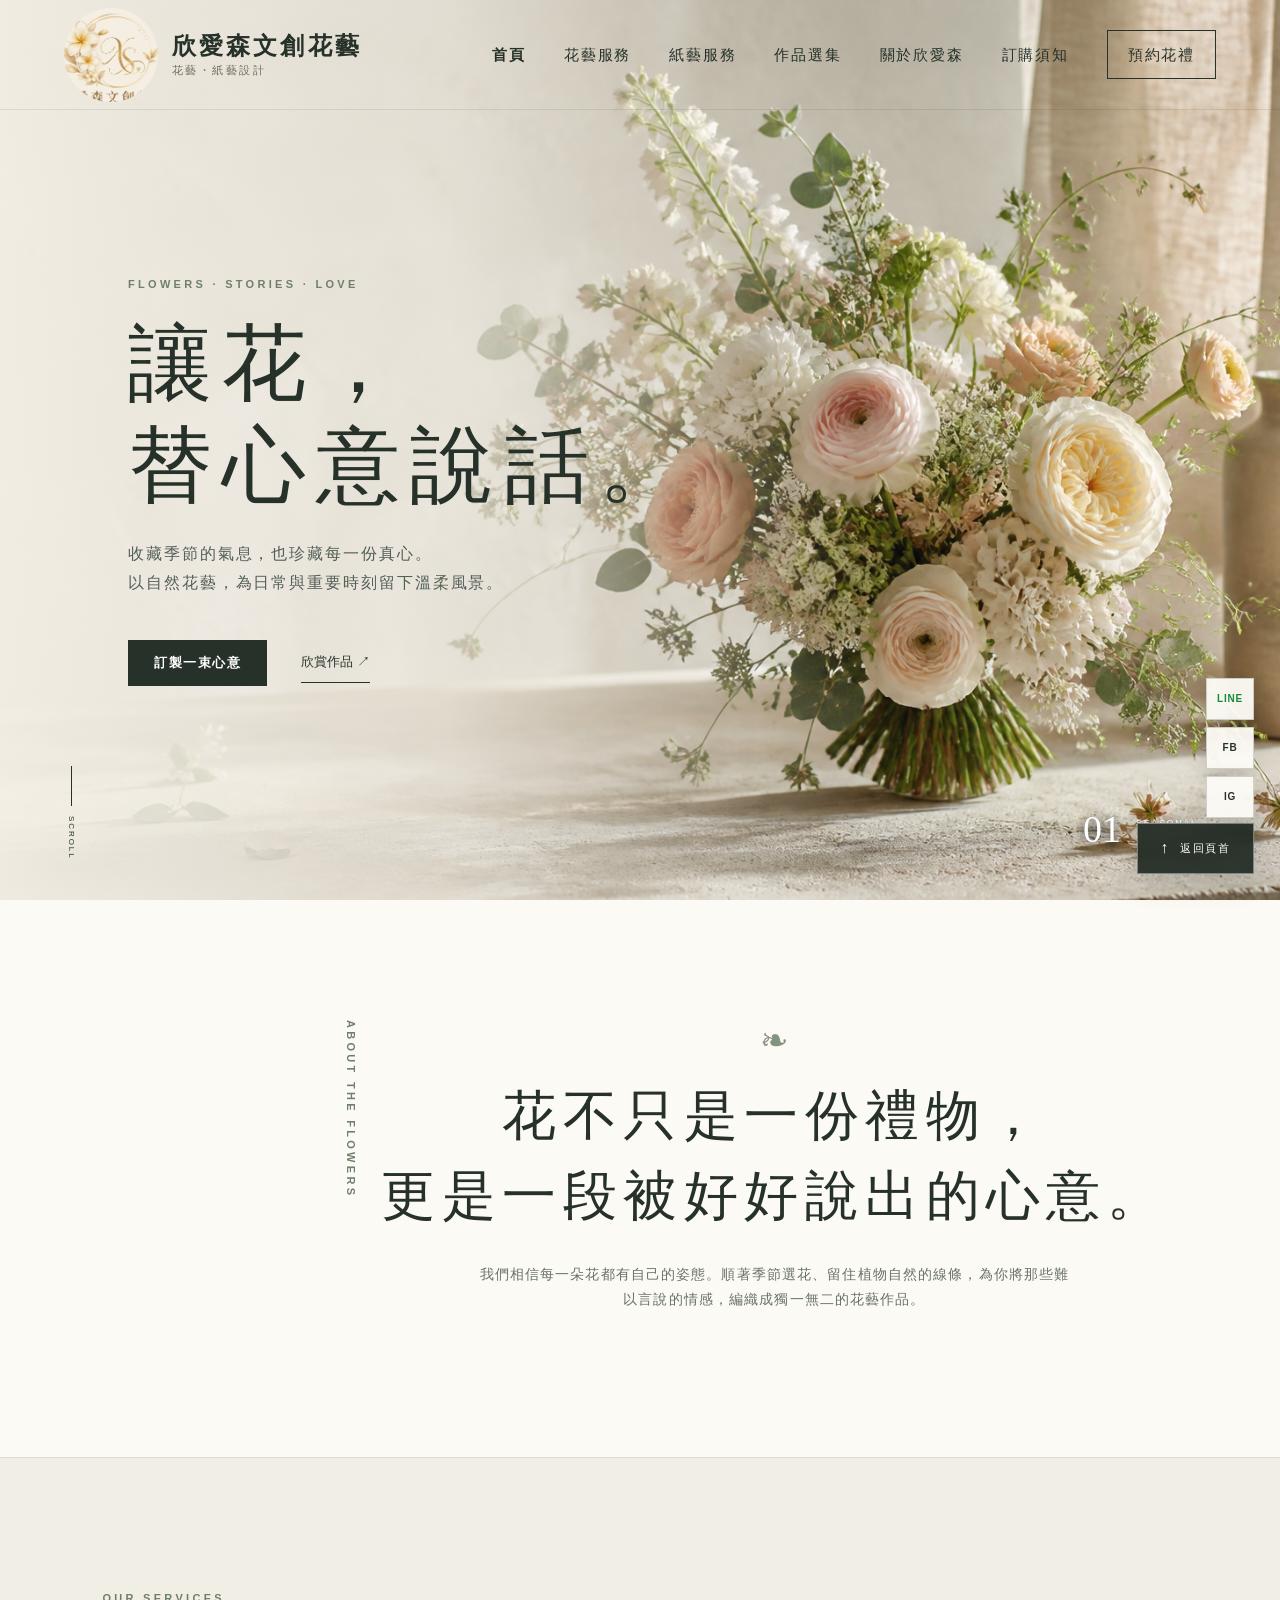
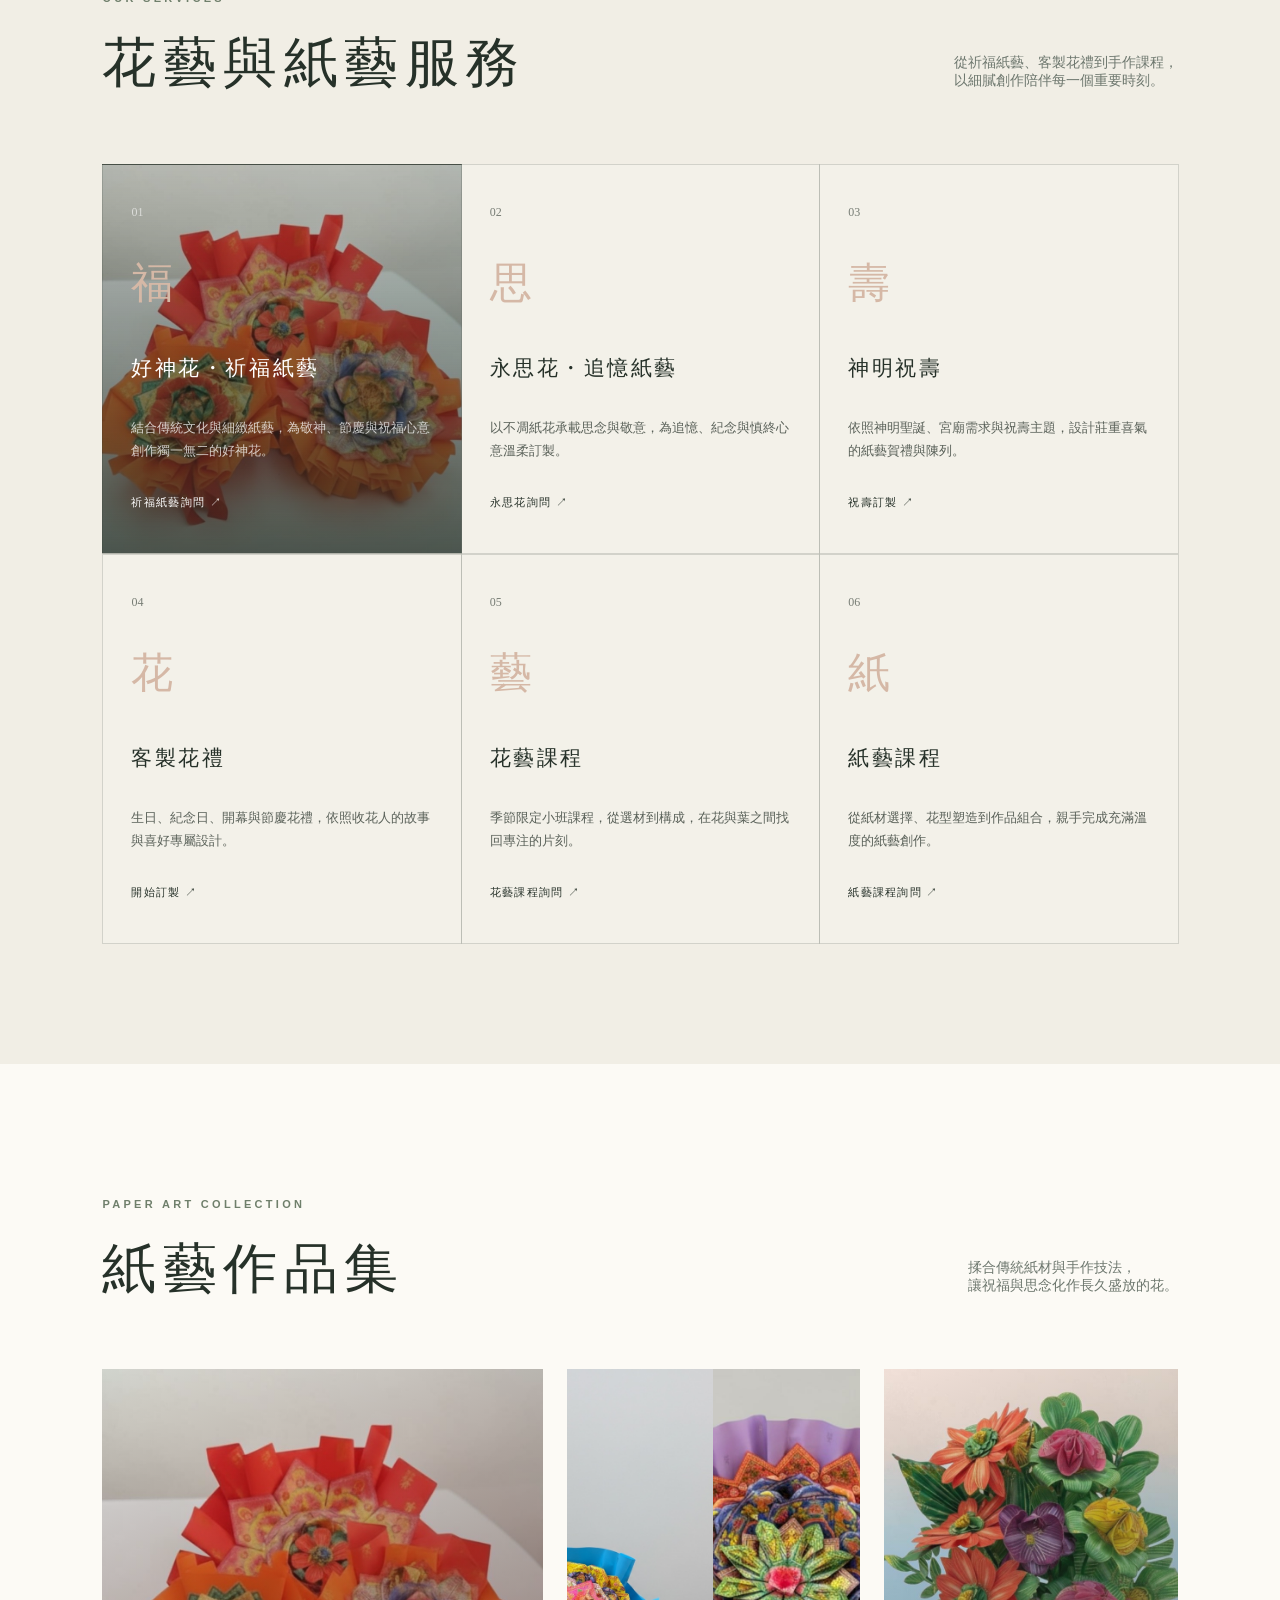
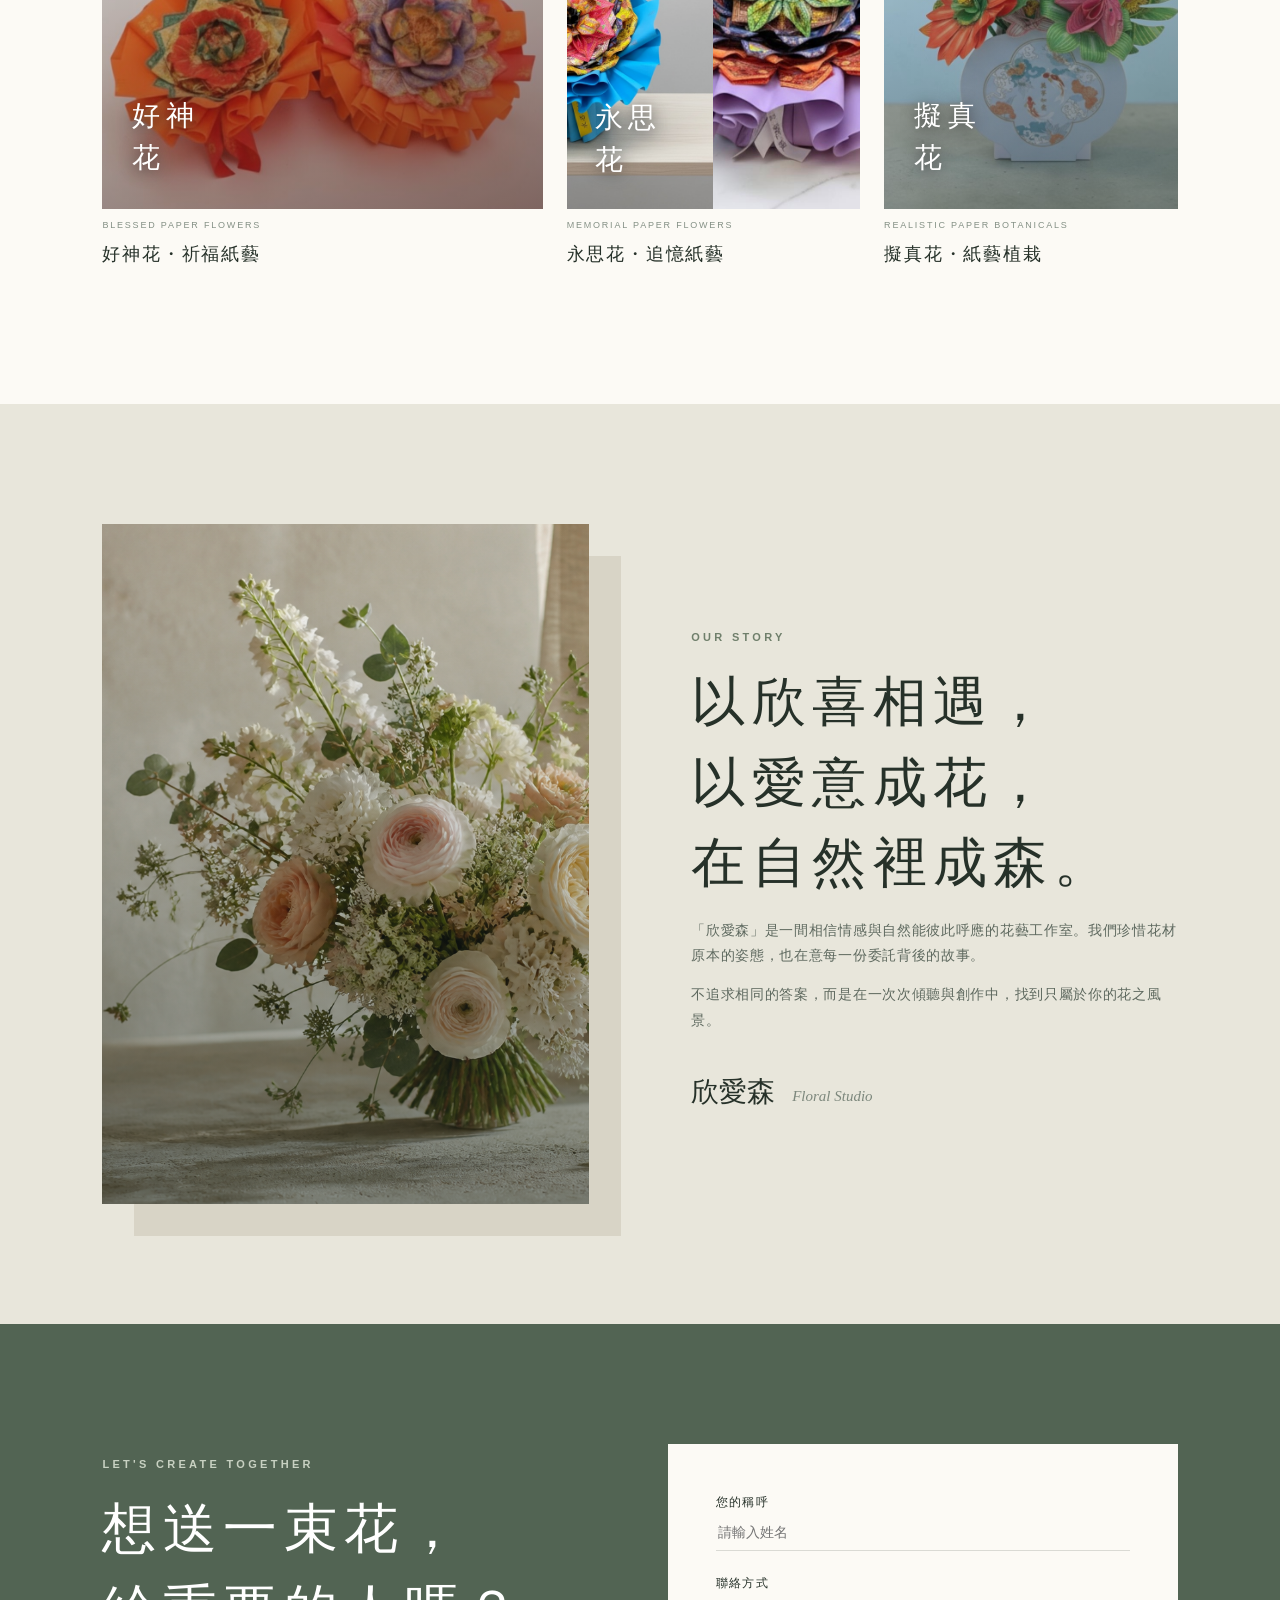
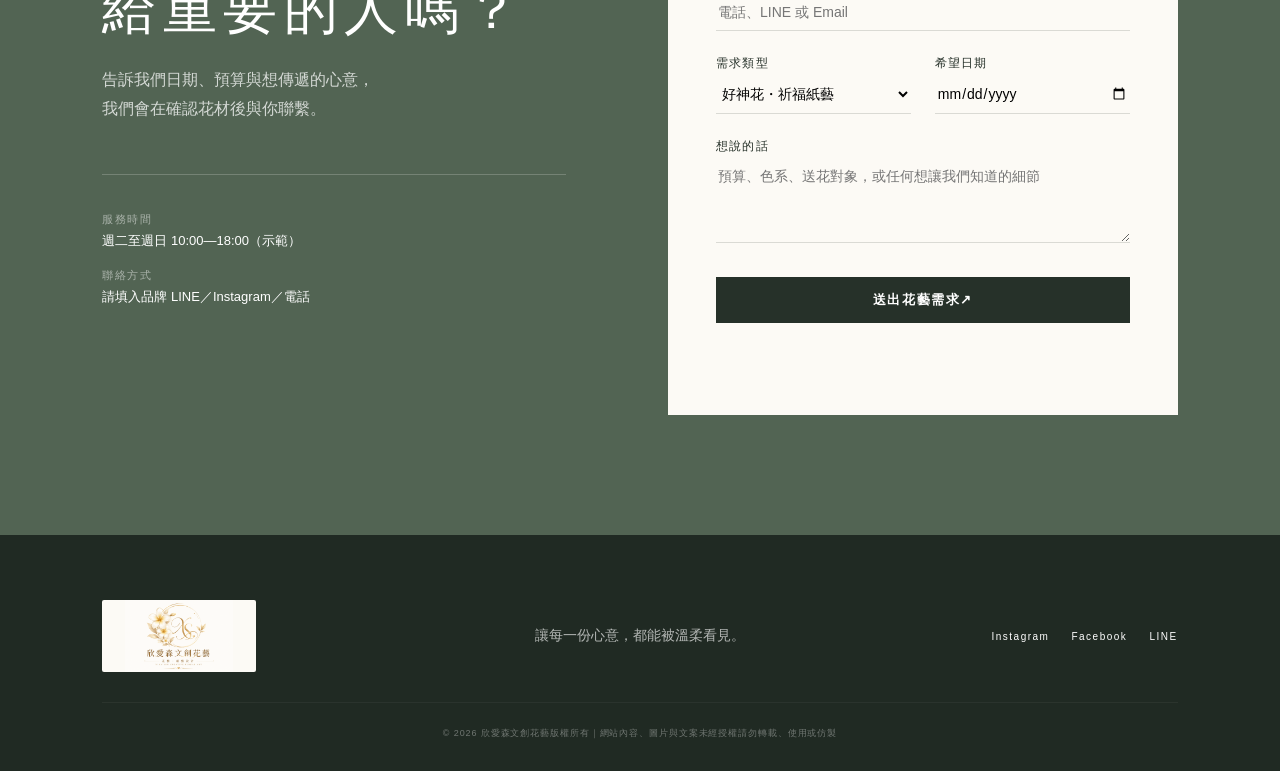
==== commit 8d832c60: "Add files via upload" ====
--- a/index.html
+++ b/index.html
@@ -5,14 +5,11 @@
   <meta name="viewport" content="width=device-width, initial-scale=1.0">
   <meta name="description" content="欣愛森文創花藝，以花與植物傳遞心意，提供客製花禮、婚禮佈置、空間花藝與花藝課程。">
   <title>欣愛森文創花藝｜讓花，替心意說話</title>
-  <link rel="stylesheet" href="styles.css?v=20260827-5">
+  <link rel="stylesheet" href="styles.css?v=20260827-6">
 </head>
 <body>
   <header class="site-header" id="top">
-    <a class="brand" href="#top" aria-label="欣愛森文創花藝首頁">
-      <span class="brand-mark" aria-hidden="true">✦</span>
-      <span><b>欣愛森</b><small>文創花藝 · FLORAL STUDIO</small></span>
-    </a>
+    <a class="brand brand-horizontal" href="#top" aria-label="欣愛森文創花藝首頁"><span class="brand-emblem" aria-hidden="true"></span><span class="brand-wording"><b>欣愛森文創花藝</b><small>花藝・紙藝設計</small></span></a>
     <button class="menu-toggle" aria-label="開啟選單" aria-expanded="false"><span></span><span></span></button>
     <nav class="nav" aria-label="主要導覽">
       <a class="active" href="index.html">首頁</a><a href="floral-services.html">花藝服務</a><a href="paper-services.html">紙藝服務</a><a href="collections.html">作品選集</a><a href="about.html">關於欣愛森</a><a href="order-guide.html">訂購須知</a><a href="contact.html" class="nav-cta">預約花禮</a>
--- a/styles.css
+++ b/styles.css
@@ -19,6 +19,7 @@
 .brand-logo{display:block;width:190px;height:78px;object-fit:contain}.footer-brand .brand-logo{width:180px;height:auto;background:#fcfaf5;border-radius:2px}@media(max-width:1100px){.brand-logo{width:155px;height:68px}.nav{gap:17px}}@media(max-width:560px){.brand-logo{width:135px;height:60px}}
 .site-header>.brand{width:170px;height:72px;flex:0 0 170px;background-color:#f6f2e9;background-image:url('assets/brand-logo.png?v=20260827-3');background-position:center;background-size:contain;background-repeat:no-repeat;background-blend-mode:multiply}.site-header>.brand>*{display:none!important}@media(max-width:560px){.site-header>.brand{width:125px;height:60px;flex-basis:125px}}
 @media(min-width:901px){.site-header{height:110px}.site-header>.brand{width:230px;height:100px;flex-basis:230px}.inner-page{scroll-margin-top:110px}}
+.site-header>.brand.brand-horizontal{width:320px;height:100px;flex:0 0 320px;background:none;display:flex;align-items:center;gap:14px;mix-blend-mode:normal}.site-header>.brand.brand-horizontal>*{display:block!important}.brand-emblem{width:94px;height:94px;flex:0 0 94px;background-image:url('assets/brand-logo.png?v=20260827-3');background-size:181px 121px;background-position:-41px 0;background-repeat:no-repeat;background-color:#f6f2e9;background-blend-mode:multiply;border-radius:50%}.brand-wording{min-width:0}.brand-wording b{font:600 24px/1.35 var(--serif);letter-spacing:.13em;white-space:nowrap;color:var(--ink)}.brand-wording small{font:11px/1.5 var(--sans);letter-spacing:.22em;color:#746b5d;white-space:nowrap}.nav{font-size:15px;font-weight:500}.nav-cta{font-size:15px}@media(max-width:1250px) and (min-width:901px){.site-header>.brand.brand-horizontal{width:265px;flex-basis:265px;gap:9px}.brand-emblem{width:78px;height:78px;flex-basis:78px;background-size:151px 101px;background-position:-34px 0}.brand-wording b{font-size:19px}.brand-wording small{font-size:9px}.nav{font-size:13px;gap:12px}.nav-cta{font-size:13px;padding-left:14px;padding-right:14px}}@media(max-width:900px){.site-header>.brand.brand-horizontal{width:230px;height:68px;flex-basis:230px;gap:8px}.brand-emblem{width:62px;height:62px;flex-basis:62px;background-size:119px 79px;background-position:-27px 0}.brand-wording b{font-size:17px}.brand-wording small{font-size:8px}.nav{font-size:14px}}
 .nav-dropdown{position:relative}.nav-submenu{position:absolute;top:calc(100% + 16px);left:50%;transform:translateX(-50%) translateY(-6px);min-width:150px;padding:8px;background:var(--paper);border:1px solid var(--line);box-shadow:0 12px 28px rgba(38,49,41,.14);opacity:0;visibility:hidden;transition:.25s;z-index:40}.nav-submenu a{display:block;padding:9px 12px;white-space:nowrap;font-size:12px}.nav-submenu a:hover,.nav-submenu a.active{background:var(--ink);color:white}.nav-dropdown:hover .nav-submenu,.nav-dropdown:focus-within .nav-submenu{opacity:1;visibility:visible;transform:translateX(-50%) translateY(0)}.floral-gallery{grid-template-columns:minmax(280px,720px);justify-content:center}.floral-gallery article{background:#f1eee5;padding-bottom:24px}.floral-gallery h2{padding:0 22px}.gallery-coming{text-align:center;color:#687269}@media(max-width:900px){.nav-dropdown{width:100%}.nav-submenu{position:static;transform:none;opacity:1;visibility:visible;box-shadow:none;border:0;border-left:1px solid var(--line);margin:8px 0 0 12px;padding:2px 0 2px 12px}.nav-dropdown:hover .nav-submenu,.nav-dropdown:focus-within .nav-submenu{transform:none}.nav-submenu a{padding:7px 10px}}
 .collection-chooser{display:grid;grid-template-columns:1fr 1fr;gap:24px}.collection-choice{min-height:470px;display:flex;align-items:flex-end;padding:44px;color:white;position:relative;overflow:hidden}.collection-choice:before{content:"";position:absolute;inset:0;transition:transform .6s}.collection-choice:hover:before{transform:scale(1.04)}.collection-choice>div{position:relative;z-index:1}.collection-choice small{letter-spacing:.22em}.collection-choice h2{font:500 clamp(32px,4vw,52px) var(--serif);letter-spacing:.12em;margin:10px 0}.collection-choice p{opacity:.8}.collection-choice span{display:inline-block;margin-top:20px;border-bottom:1px solid currentColor;font-size:12px;letter-spacing:.1em}.floral-choice:before{background:linear-gradient(180deg,transparent,#28362dcc),url('assets/hero-floral.png') center/cover}.paper-choice:before{background:linear-gradient(180deg,transparent,#3d201bcc),url('assets/paper-good-fortune.jpg') center/cover}@media(max-width:700px){.collection-chooser{grid-template-columns:1fr}.collection-choice{min-height:360px;padding:30px}}
 .paper-works{background:#f1eee5}.paper-work-grid{display:grid;grid-template-columns:repeat(3,1fr);gap:24px}.paper-work{background:var(--paper);overflow:hidden}.paper-work img{display:block;width:100%;height:410px;object-fit:cover;transition:transform .7s}.paper-work:hover img{transform:scale(1.035)}.paper-work>div{padding:26px 28px 30px}.paper-work small{font-size:9px;letter-spacing:.2em;color:#849085}.paper-work h3{font:500 24px var(--serif);letter-spacing:.14em;margin:5px 0 10px}.paper-work p{font-size:13px;color:#687269;margin:0}@media(max-width:900px){.paper-work-grid{grid-template-columns:1fr 1fr}.paper-work:last-child{grid-column:1/-1}.paper-work img{height:360px}}@media(max-width:560px){.paper-work-grid{grid-template-columns:1fr}.paper-work:last-child{grid-column:auto}.paper-work img{height:340px}}
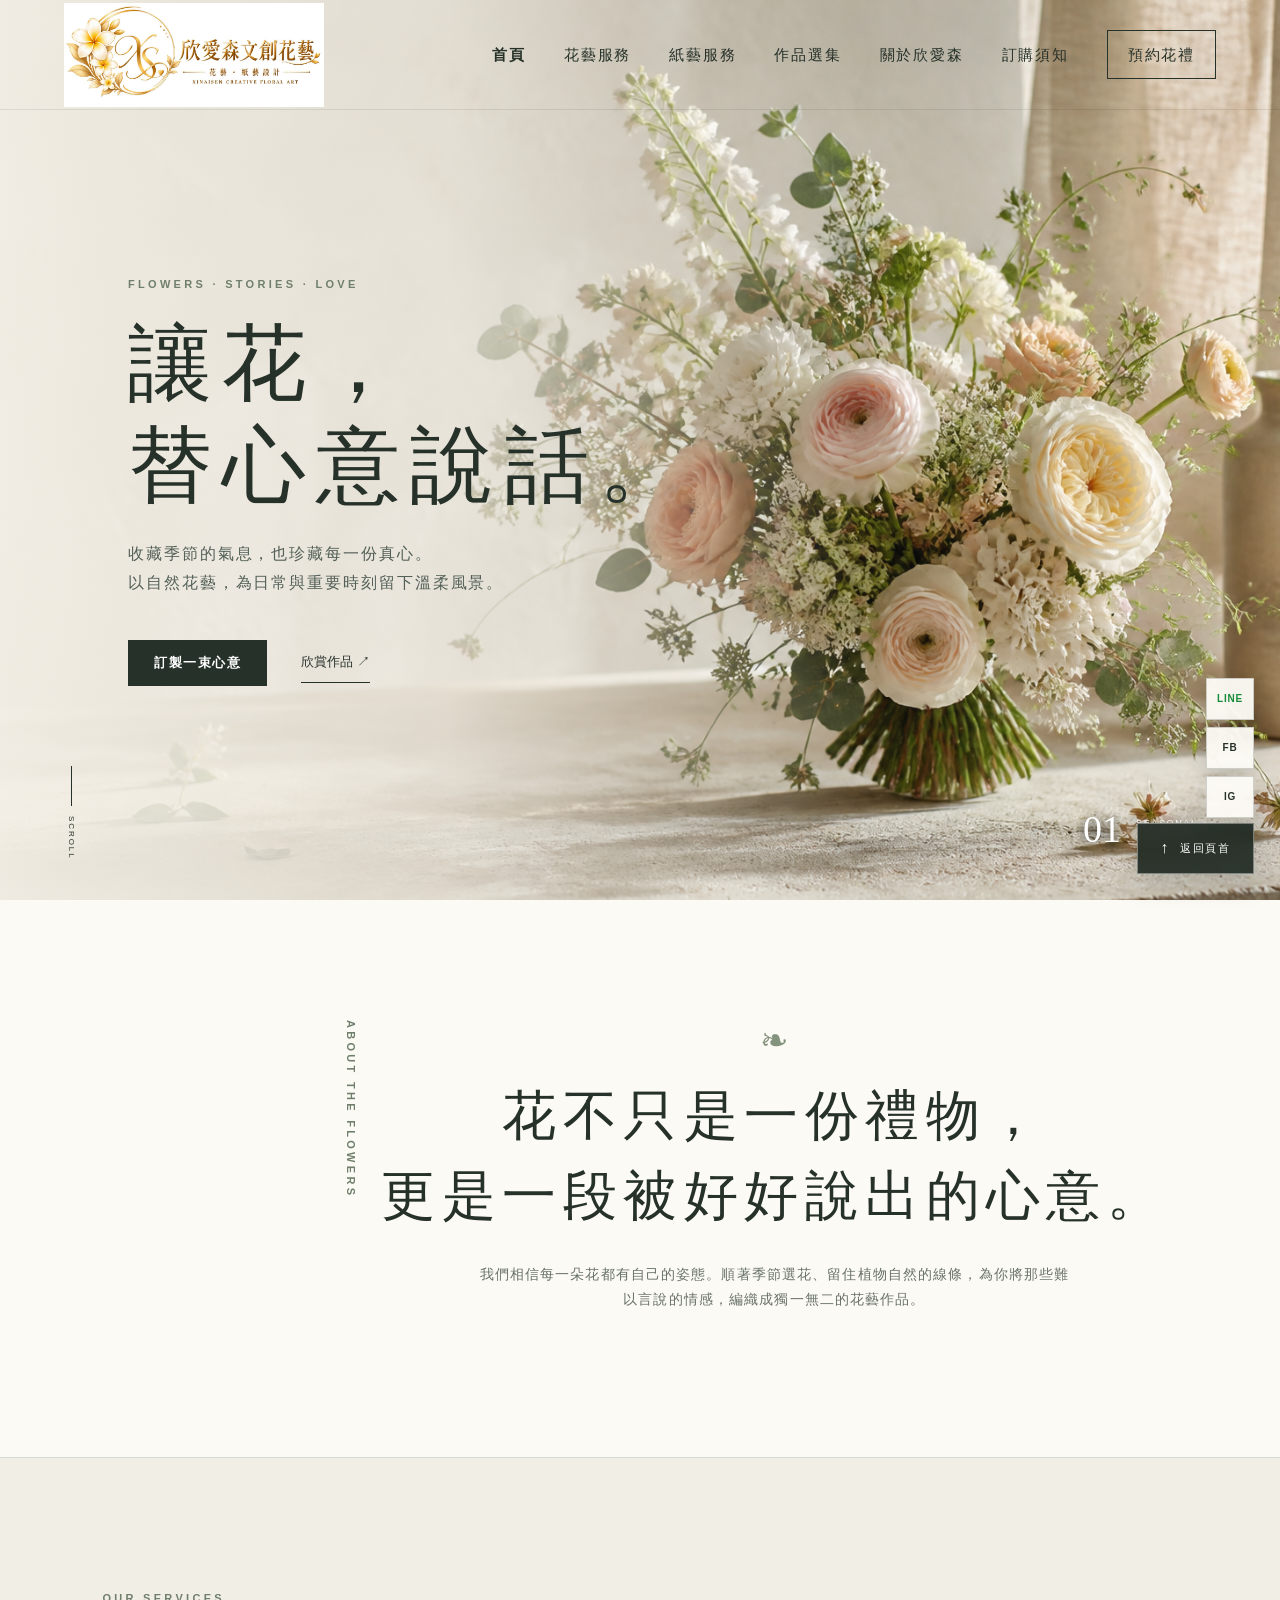
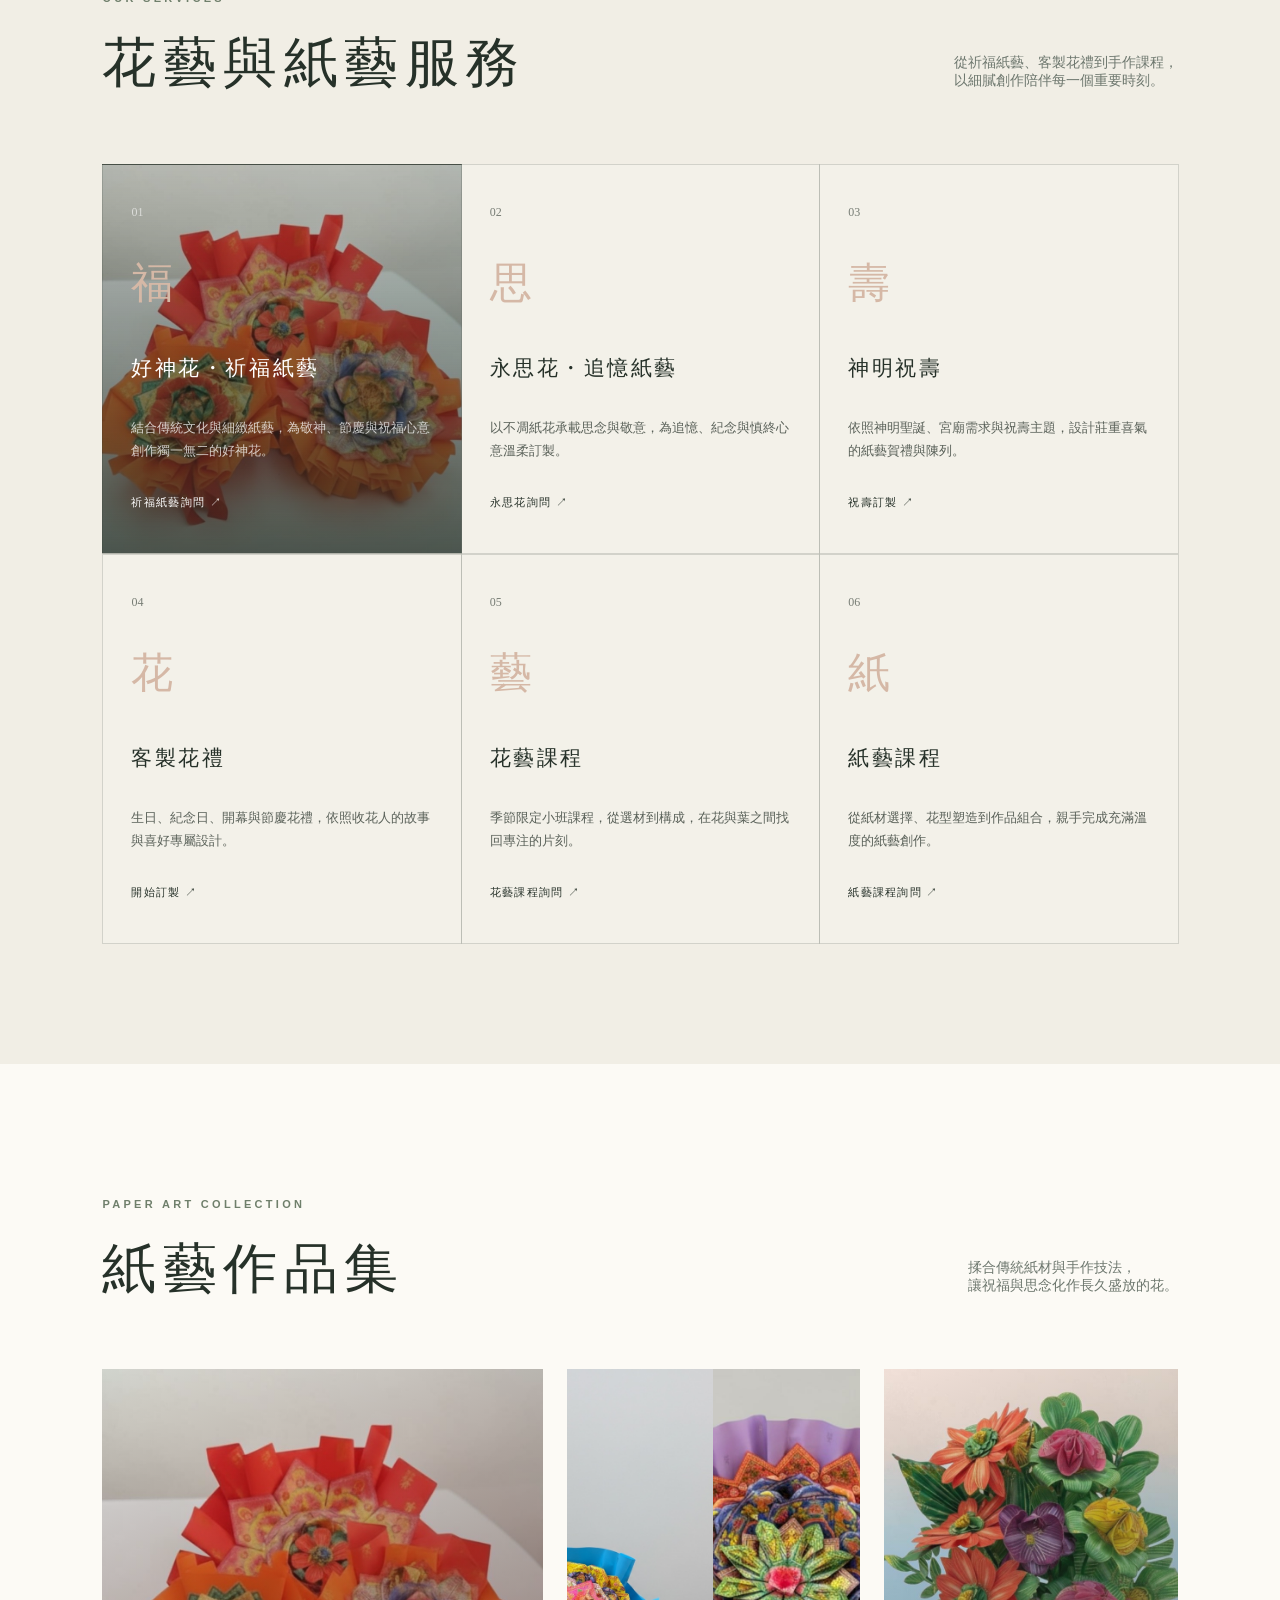
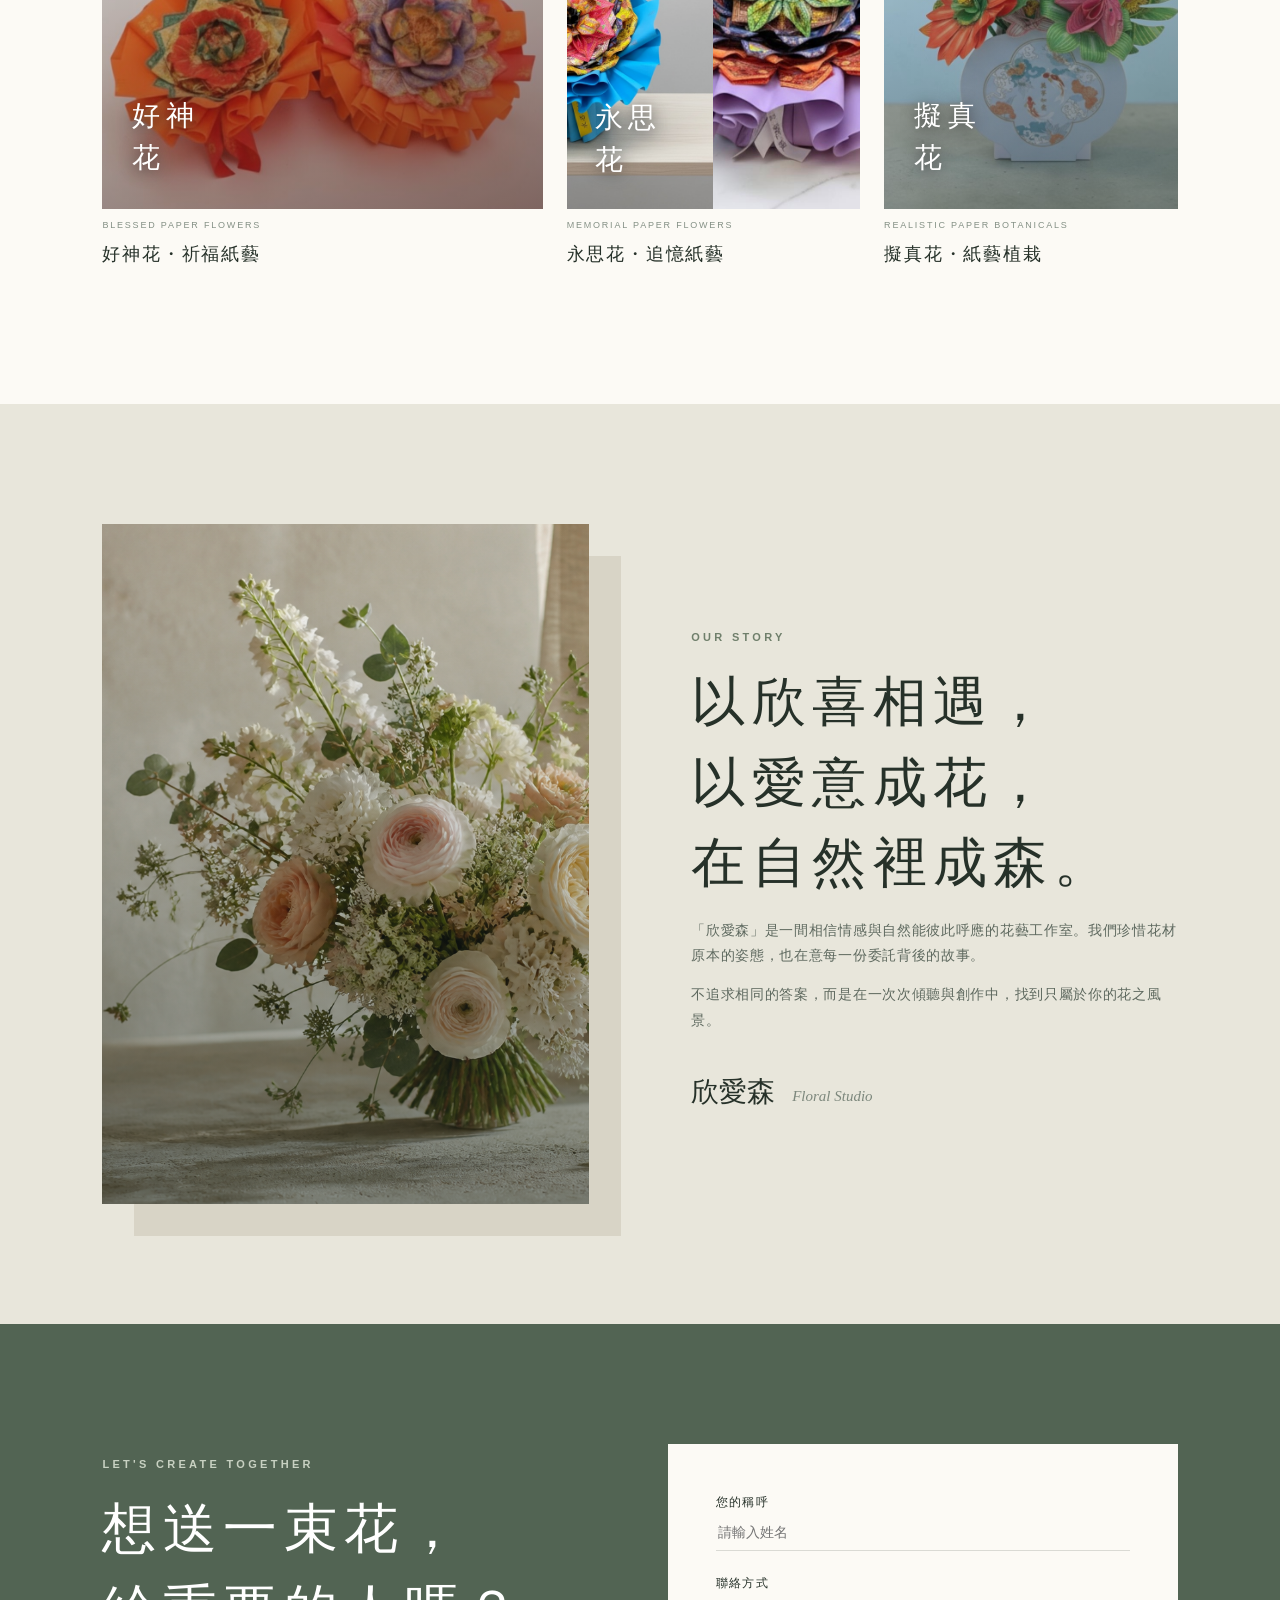
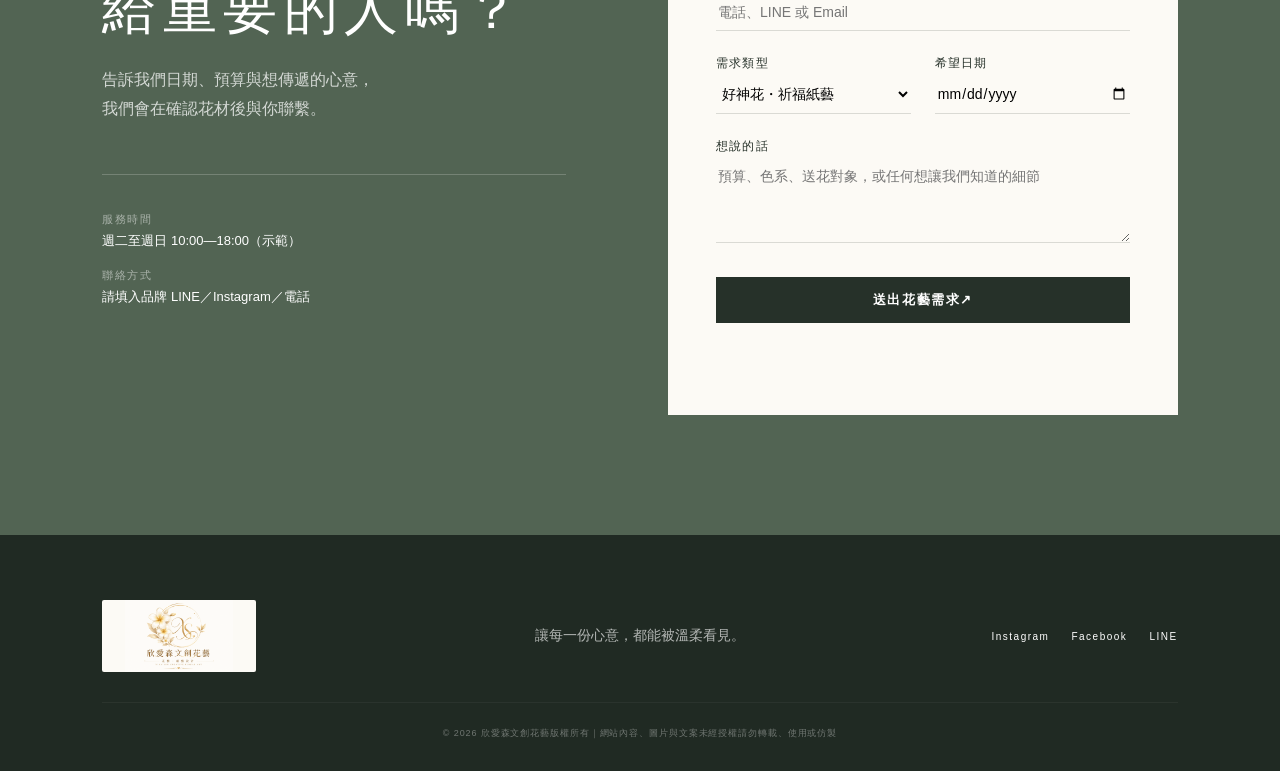
==== commit 1461bc2f: "Add files via upload" ====
--- a/index.html
+++ b/index.html
@@ -5,11 +5,11 @@
   <meta name="viewport" content="width=device-width, initial-scale=1.0">
   <meta name="description" content="欣愛森文創花藝，以花與植物傳遞心意，提供客製花禮、婚禮佈置、空間花藝與花藝課程。">
   <title>欣愛森文創花藝｜讓花，替心意說話</title>
-  <link rel="stylesheet" href="styles.css?v=20260827-6">
+  <link rel="stylesheet" href="styles.css?v=20260827-7">
 </head>
 <body>
   <header class="site-header" id="top">
-    <a class="brand brand-horizontal" href="#top" aria-label="欣愛森文創花藝首頁"><span class="brand-emblem" aria-hidden="true"></span><span class="brand-wording"><b>欣愛森文創花藝</b><small>花藝・紙藝設計</small></span></a>
+    <a class="brand brand-horizontal" href="#top" aria-label="欣愛森文創花藝首頁"><img class="brand-logo-image" src="assets/brand-logo-horizontal.jpg?v=20260827" alt="欣愛森文創花藝｜花藝・紙藝設計"></a>
     <button class="menu-toggle" aria-label="開啟選單" aria-expanded="false"><span></span><span></span></button>
     <nav class="nav" aria-label="主要導覽">
       <a class="active" href="index.html">首頁</a><a href="floral-services.html">花藝服務</a><a href="paper-services.html">紙藝服務</a><a href="collections.html">作品選集</a><a href="about.html">關於欣愛森</a><a href="order-guide.html">訂購須知</a><a href="contact.html" class="nav-cta">預約花禮</a>
--- a/styles.css
+++ b/styles.css
@@ -20,6 +20,12 @@
 .site-header>.brand{width:170px;height:72px;flex:0 0 170px;background-color:#f6f2e9;background-image:url('assets/brand-logo.png?v=20260827-3');background-position:center;background-size:contain;background-repeat:no-repeat;background-blend-mode:multiply}.site-header>.brand>*{display:none!important}@media(max-width:560px){.site-header>.brand{width:125px;height:60px;flex-basis:125px}}
 @media(min-width:901px){.site-header{height:110px}.site-header>.brand{width:230px;height:100px;flex-basis:230px}.inner-page{scroll-margin-top:110px}}
 .site-header>.brand.brand-horizontal{width:320px;height:100px;flex:0 0 320px;background:none;display:flex;align-items:center;gap:14px;mix-blend-mode:normal}.site-header>.brand.brand-horizontal>*{display:block!important}.brand-emblem{width:94px;height:94px;flex:0 0 94px;background-image:url('assets/brand-logo.png?v=20260827-3');background-size:181px 121px;background-position:-41px 0;background-repeat:no-repeat;background-color:#f6f2e9;background-blend-mode:multiply;border-radius:50%}.brand-wording{min-width:0}.brand-wording b{font:600 24px/1.35 var(--serif);letter-spacing:.13em;white-space:nowrap;color:var(--ink)}.brand-wording small{font:11px/1.5 var(--sans);letter-spacing:.22em;color:#746b5d;white-space:nowrap}.nav{font-size:15px;font-weight:500}.nav-cta{font-size:15px}@media(max-width:1250px) and (min-width:901px){.site-header>.brand.brand-horizontal{width:265px;flex-basis:265px;gap:9px}.brand-emblem{width:78px;height:78px;flex-basis:78px;background-size:151px 101px;background-position:-34px 0}.brand-wording b{font-size:19px}.brand-wording small{font-size:9px}.nav{font-size:13px;gap:12px}.nav-cta{font-size:13px;padding-left:14px;padding-right:14px}}@media(max-width:900px){.site-header>.brand.brand-horizontal{width:230px;height:68px;flex-basis:230px;gap:8px}.brand-emblem{width:62px;height:62px;flex-basis:62px;background-size:119px 79px;background-position:-27px 0}.brand-wording b{font-size:17px}.brand-wording small{font-size:8px}.nav{font-size:14px}}
+
+/* Complete horizontal brand artwork used consistently across every page. */
+.site-header>.brand.brand-horizontal{width:390px;height:104px;flex:0 0 390px;display:flex;align-items:center;overflow:hidden}
+.brand-horizontal .brand-logo-image{display:block!important;width:100%;height:100%;object-fit:contain;object-position:left center;mix-blend-mode:multiply}
+@media(max-width:1250px) and (min-width:901px){.site-header>.brand.brand-horizontal{width:290px;height:88px;flex-basis:290px}}
+@media(max-width:900px){.site-header>.brand.brand-horizontal{width:245px;height:72px;flex-basis:245px}.brand-horizontal .brand-logo-image{object-position:left center}}
 .nav-dropdown{position:relative}.nav-submenu{position:absolute;top:calc(100% + 16px);left:50%;transform:translateX(-50%) translateY(-6px);min-width:150px;padding:8px;background:var(--paper);border:1px solid var(--line);box-shadow:0 12px 28px rgba(38,49,41,.14);opacity:0;visibility:hidden;transition:.25s;z-index:40}.nav-submenu a{display:block;padding:9px 12px;white-space:nowrap;font-size:12px}.nav-submenu a:hover,.nav-submenu a.active{background:var(--ink);color:white}.nav-dropdown:hover .nav-submenu,.nav-dropdown:focus-within .nav-submenu{opacity:1;visibility:visible;transform:translateX(-50%) translateY(0)}.floral-gallery{grid-template-columns:minmax(280px,720px);justify-content:center}.floral-gallery article{background:#f1eee5;padding-bottom:24px}.floral-gallery h2{padding:0 22px}.gallery-coming{text-align:center;color:#687269}@media(max-width:900px){.nav-dropdown{width:100%}.nav-submenu{position:static;transform:none;opacity:1;visibility:visible;box-shadow:none;border:0;border-left:1px solid var(--line);margin:8px 0 0 12px;padding:2px 0 2px 12px}.nav-dropdown:hover .nav-submenu,.nav-dropdown:focus-within .nav-submenu{transform:none}.nav-submenu a{padding:7px 10px}}
 .collection-chooser{display:grid;grid-template-columns:1fr 1fr;gap:24px}.collection-choice{min-height:470px;display:flex;align-items:flex-end;padding:44px;color:white;position:relative;overflow:hidden}.collection-choice:before{content:"";position:absolute;inset:0;transition:transform .6s}.collection-choice:hover:before{transform:scale(1.04)}.collection-choice>div{position:relative;z-index:1}.collection-choice small{letter-spacing:.22em}.collection-choice h2{font:500 clamp(32px,4vw,52px) var(--serif);letter-spacing:.12em;margin:10px 0}.collection-choice p{opacity:.8}.collection-choice span{display:inline-block;margin-top:20px;border-bottom:1px solid currentColor;font-size:12px;letter-spacing:.1em}.floral-choice:before{background:linear-gradient(180deg,transparent,#28362dcc),url('assets/hero-floral.png') center/cover}.paper-choice:before{background:linear-gradient(180deg,transparent,#3d201bcc),url('assets/paper-good-fortune.jpg') center/cover}@media(max-width:700px){.collection-chooser{grid-template-columns:1fr}.collection-choice{min-height:360px;padding:30px}}
 .paper-works{background:#f1eee5}.paper-work-grid{display:grid;grid-template-columns:repeat(3,1fr);gap:24px}.paper-work{background:var(--paper);overflow:hidden}.paper-work img{display:block;width:100%;height:410px;object-fit:cover;transition:transform .7s}.paper-work:hover img{transform:scale(1.035)}.paper-work>div{padding:26px 28px 30px}.paper-work small{font-size:9px;letter-spacing:.2em;color:#849085}.paper-work h3{font:500 24px var(--serif);letter-spacing:.14em;margin:5px 0 10px}.paper-work p{font-size:13px;color:#687269;margin:0}@media(max-width:900px){.paper-work-grid{grid-template-columns:1fr 1fr}.paper-work:last-child{grid-column:1/-1}.paper-work img{height:360px}}@media(max-width:560px){.paper-work-grid{grid-template-columns:1fr}.paper-work:last-child{grid-column:auto}.paper-work img{height:340px}}
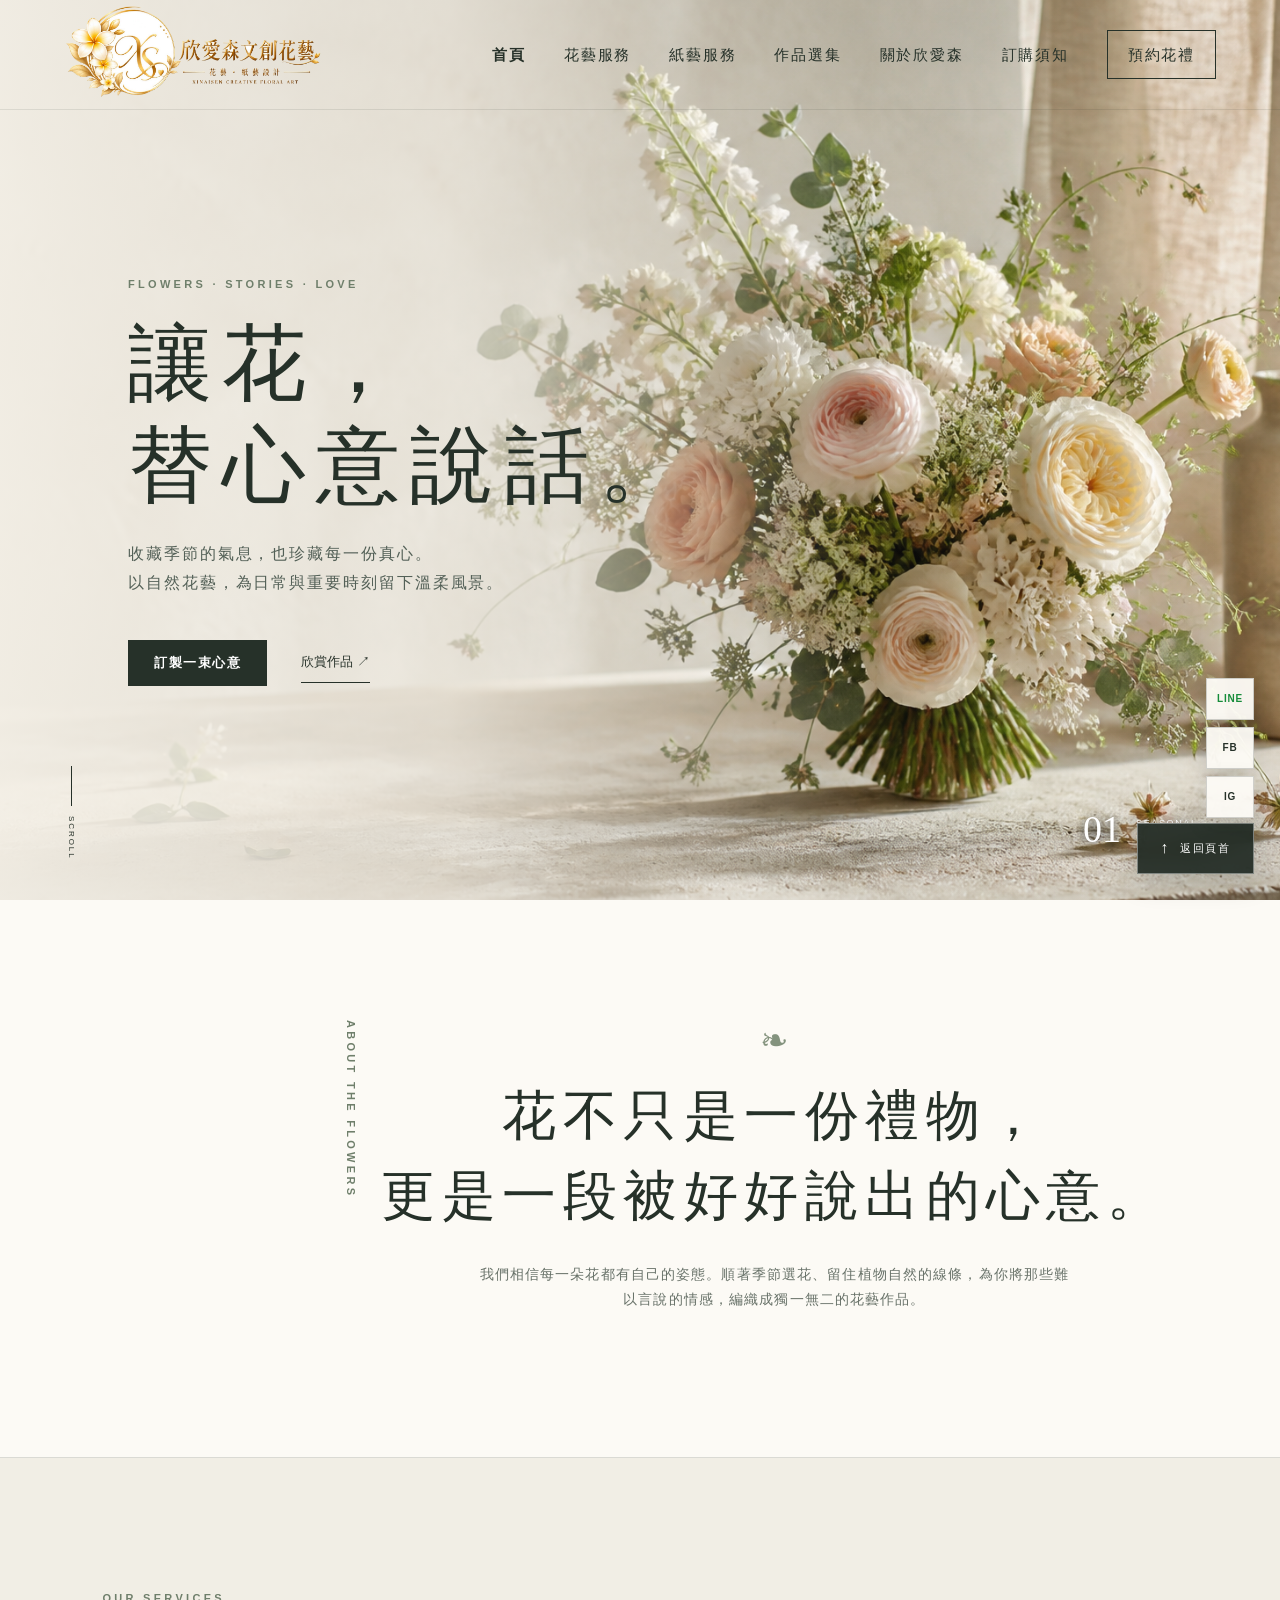
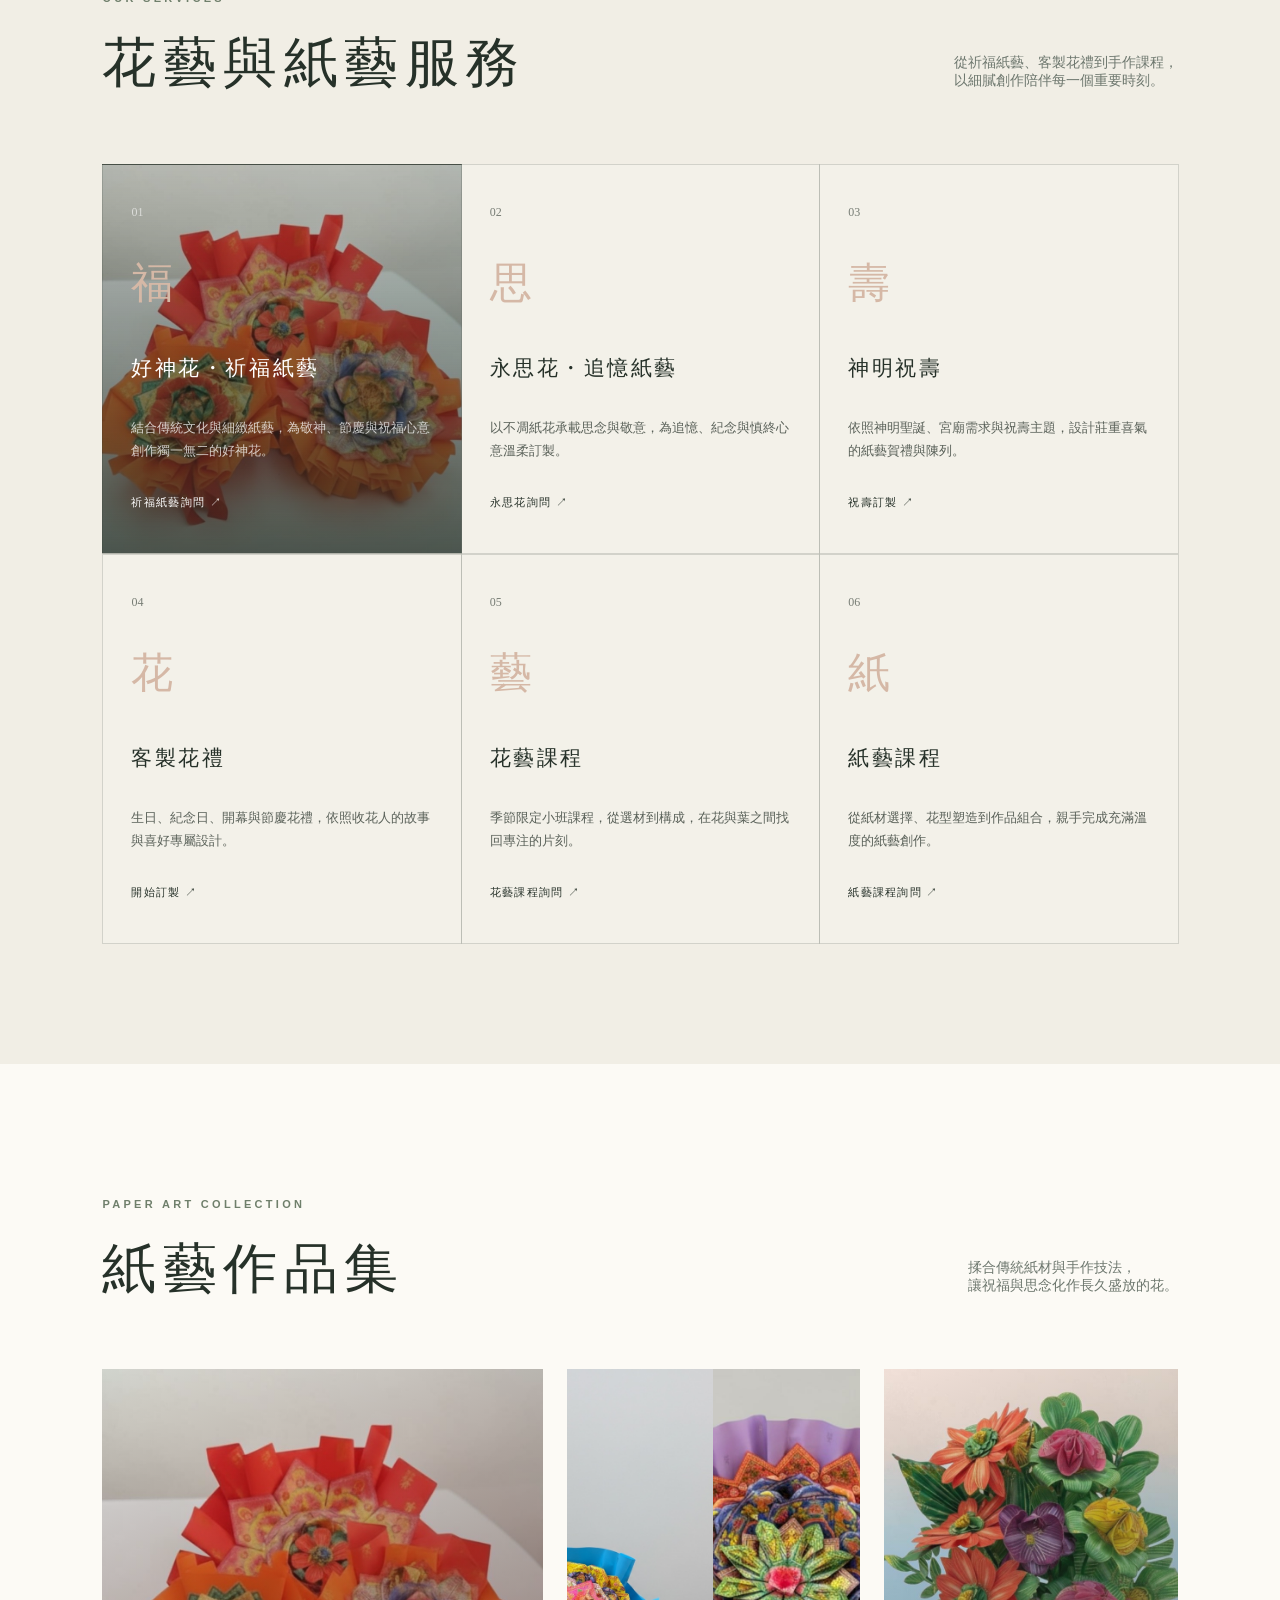
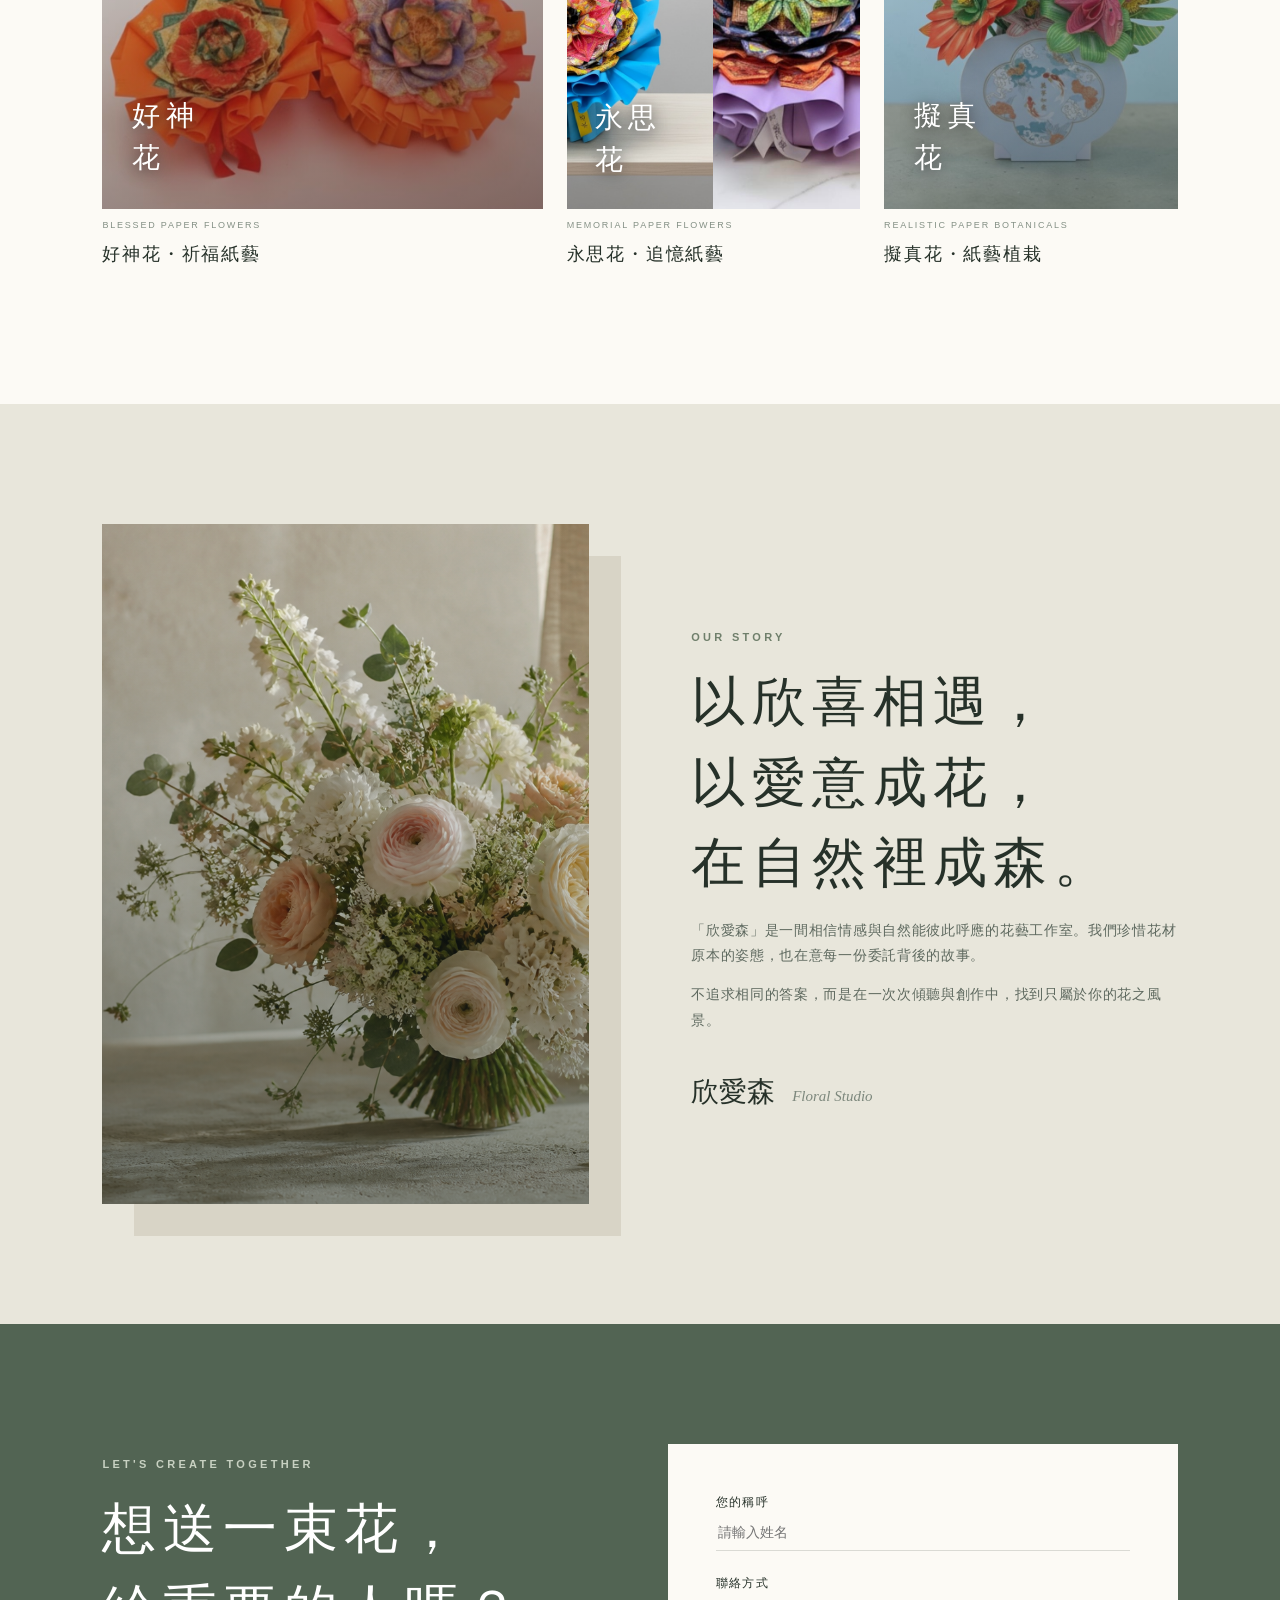
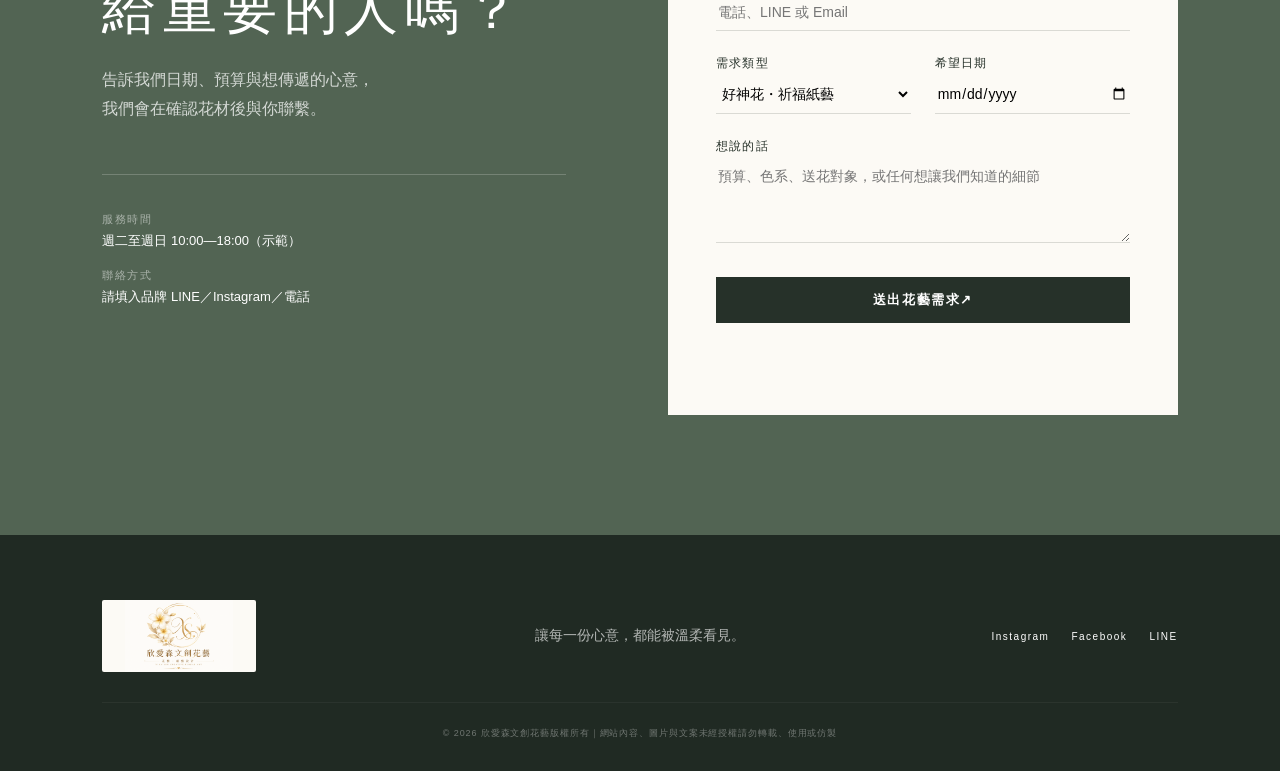
==== commit 20ba74bc: "Add files via upload" ====
--- a/index.html
+++ b/index.html
@@ -5,11 +5,11 @@
   <meta name="viewport" content="width=device-width, initial-scale=1.0">
   <meta name="description" content="欣愛森文創花藝，以花與植物傳遞心意，提供客製花禮、婚禮佈置、空間花藝與花藝課程。">
   <title>欣愛森文創花藝｜讓花，替心意說話</title>
-  <link rel="stylesheet" href="styles.css?v=20260827-7">
+  <link rel="stylesheet" href="styles.css?v=20260827-10">
 </head>
 <body>
   <header class="site-header" id="top">
-    <a class="brand brand-horizontal" href="#top" aria-label="欣愛森文創花藝首頁"><img class="brand-logo-image" src="assets/brand-logo-horizontal.jpg?v=20260827" alt="欣愛森文創花藝｜花藝・紙藝設計"></a>
+    <a class="brand brand-horizontal" href="#top" aria-label="欣愛森文創花藝首頁"><img class="brand-logo-image" src="assets/brand-logo-home-transparent.png?v=20260827-2" alt="欣愛森文創花藝｜花藝・紙藝設計"></a>
     <button class="menu-toggle" aria-label="開啟選單" aria-expanded="false"><span></span><span></span></button>
     <nav class="nav" aria-label="主要導覽">
       <a class="active" href="index.html">首頁</a><a href="floral-services.html">花藝服務</a><a href="paper-services.html">紙藝服務</a><a href="collections.html">作品選集</a><a href="about.html">關於欣愛森</a><a href="order-guide.html">訂購須知</a><a href="contact.html" class="nav-cta">預約花禮</a>
--- a/styles.css
+++ b/styles.css
@@ -26,6 +26,21 @@
 .brand-horizontal .brand-logo-image{display:block!important;width:100%;height:100%;object-fit:contain;object-position:left center;mix-blend-mode:multiply}
 @media(max-width:1250px) and (min-width:901px){.site-header>.brand.brand-horizontal{width:290px;height:88px;flex-basis:290px}}
 @media(max-width:900px){.site-header>.brand.brand-horizontal{width:245px;height:72px;flex-basis:245px}.brand-horizontal .brand-logo-image{object-position:left center}}
+
+/* Blend the source logo's white canvas into the page header artwork. */
+.site-header>.brand.brand-horizontal{background:transparent!important;mix-blend-mode:multiply!important;isolation:auto}
+.site-header>.brand.brand-horizontal .brand-logo-image{background:transparent!important;mix-blend-mode:multiply!important}
+
+/* Floral portfolio: balanced multi-card layout for the expanded collection. */
+.gallery-page.floral-gallery{grid-template-columns:repeat(3,minmax(0,1fr));max-width:1500px;margin-inline:auto}
+.floral-gallery article{min-width:0}
+.floral-gallery article>img{height:auto;aspect-ratio:1/1;object-fit:cover;object-position:center}
+@media(max-width:1000px){.gallery-page.floral-gallery{grid-template-columns:repeat(2,minmax(0,1fr))}}
+@media(max-width:650px){.gallery-page.floral-gallery{grid-template-columns:1fr}}
+
+/* The home page uses a true transparent logo over the floral hero. */
+.site-header:not(.inner-header)>.brand.brand-horizontal,
+.site-header:not(.inner-header) .brand-logo-image{mix-blend-mode:normal!important;background:transparent!important}
 .nav-dropdown{position:relative}.nav-submenu{position:absolute;top:calc(100% + 16px);left:50%;transform:translateX(-50%) translateY(-6px);min-width:150px;padding:8px;background:var(--paper);border:1px solid var(--line);box-shadow:0 12px 28px rgba(38,49,41,.14);opacity:0;visibility:hidden;transition:.25s;z-index:40}.nav-submenu a{display:block;padding:9px 12px;white-space:nowrap;font-size:12px}.nav-submenu a:hover,.nav-submenu a.active{background:var(--ink);color:white}.nav-dropdown:hover .nav-submenu,.nav-dropdown:focus-within .nav-submenu{opacity:1;visibility:visible;transform:translateX(-50%) translateY(0)}.floral-gallery{grid-template-columns:minmax(280px,720px);justify-content:center}.floral-gallery article{background:#f1eee5;padding-bottom:24px}.floral-gallery h2{padding:0 22px}.gallery-coming{text-align:center;color:#687269}@media(max-width:900px){.nav-dropdown{width:100%}.nav-submenu{position:static;transform:none;opacity:1;visibility:visible;box-shadow:none;border:0;border-left:1px solid var(--line);margin:8px 0 0 12px;padding:2px 0 2px 12px}.nav-dropdown:hover .nav-submenu,.nav-dropdown:focus-within .nav-submenu{transform:none}.nav-submenu a{padding:7px 10px}}
 .collection-chooser{display:grid;grid-template-columns:1fr 1fr;gap:24px}.collection-choice{min-height:470px;display:flex;align-items:flex-end;padding:44px;color:white;position:relative;overflow:hidden}.collection-choice:before{content:"";position:absolute;inset:0;transition:transform .6s}.collection-choice:hover:before{transform:scale(1.04)}.collection-choice>div{position:relative;z-index:1}.collection-choice small{letter-spacing:.22em}.collection-choice h2{font:500 clamp(32px,4vw,52px) var(--serif);letter-spacing:.12em;margin:10px 0}.collection-choice p{opacity:.8}.collection-choice span{display:inline-block;margin-top:20px;border-bottom:1px solid currentColor;font-size:12px;letter-spacing:.1em}.floral-choice:before{background:linear-gradient(180deg,transparent,#28362dcc),url('assets/hero-floral.png') center/cover}.paper-choice:before{background:linear-gradient(180deg,transparent,#3d201bcc),url('assets/paper-good-fortune.jpg') center/cover}@media(max-width:700px){.collection-chooser{grid-template-columns:1fr}.collection-choice{min-height:360px;padding:30px}}
 .paper-works{background:#f1eee5}.paper-work-grid{display:grid;grid-template-columns:repeat(3,1fr);gap:24px}.paper-work{background:var(--paper);overflow:hidden}.paper-work img{display:block;width:100%;height:410px;object-fit:cover;transition:transform .7s}.paper-work:hover img{transform:scale(1.035)}.paper-work>div{padding:26px 28px 30px}.paper-work small{font-size:9px;letter-spacing:.2em;color:#849085}.paper-work h3{font:500 24px var(--serif);letter-spacing:.14em;margin:5px 0 10px}.paper-work p{font-size:13px;color:#687269;margin:0}@media(max-width:900px){.paper-work-grid{grid-template-columns:1fr 1fr}.paper-work:last-child{grid-column:1/-1}.paper-work img{height:360px}}@media(max-width:560px){.paper-work-grid{grid-template-columns:1fr}.paper-work:last-child{grid-column:auto}.paper-work img{height:340px}}
